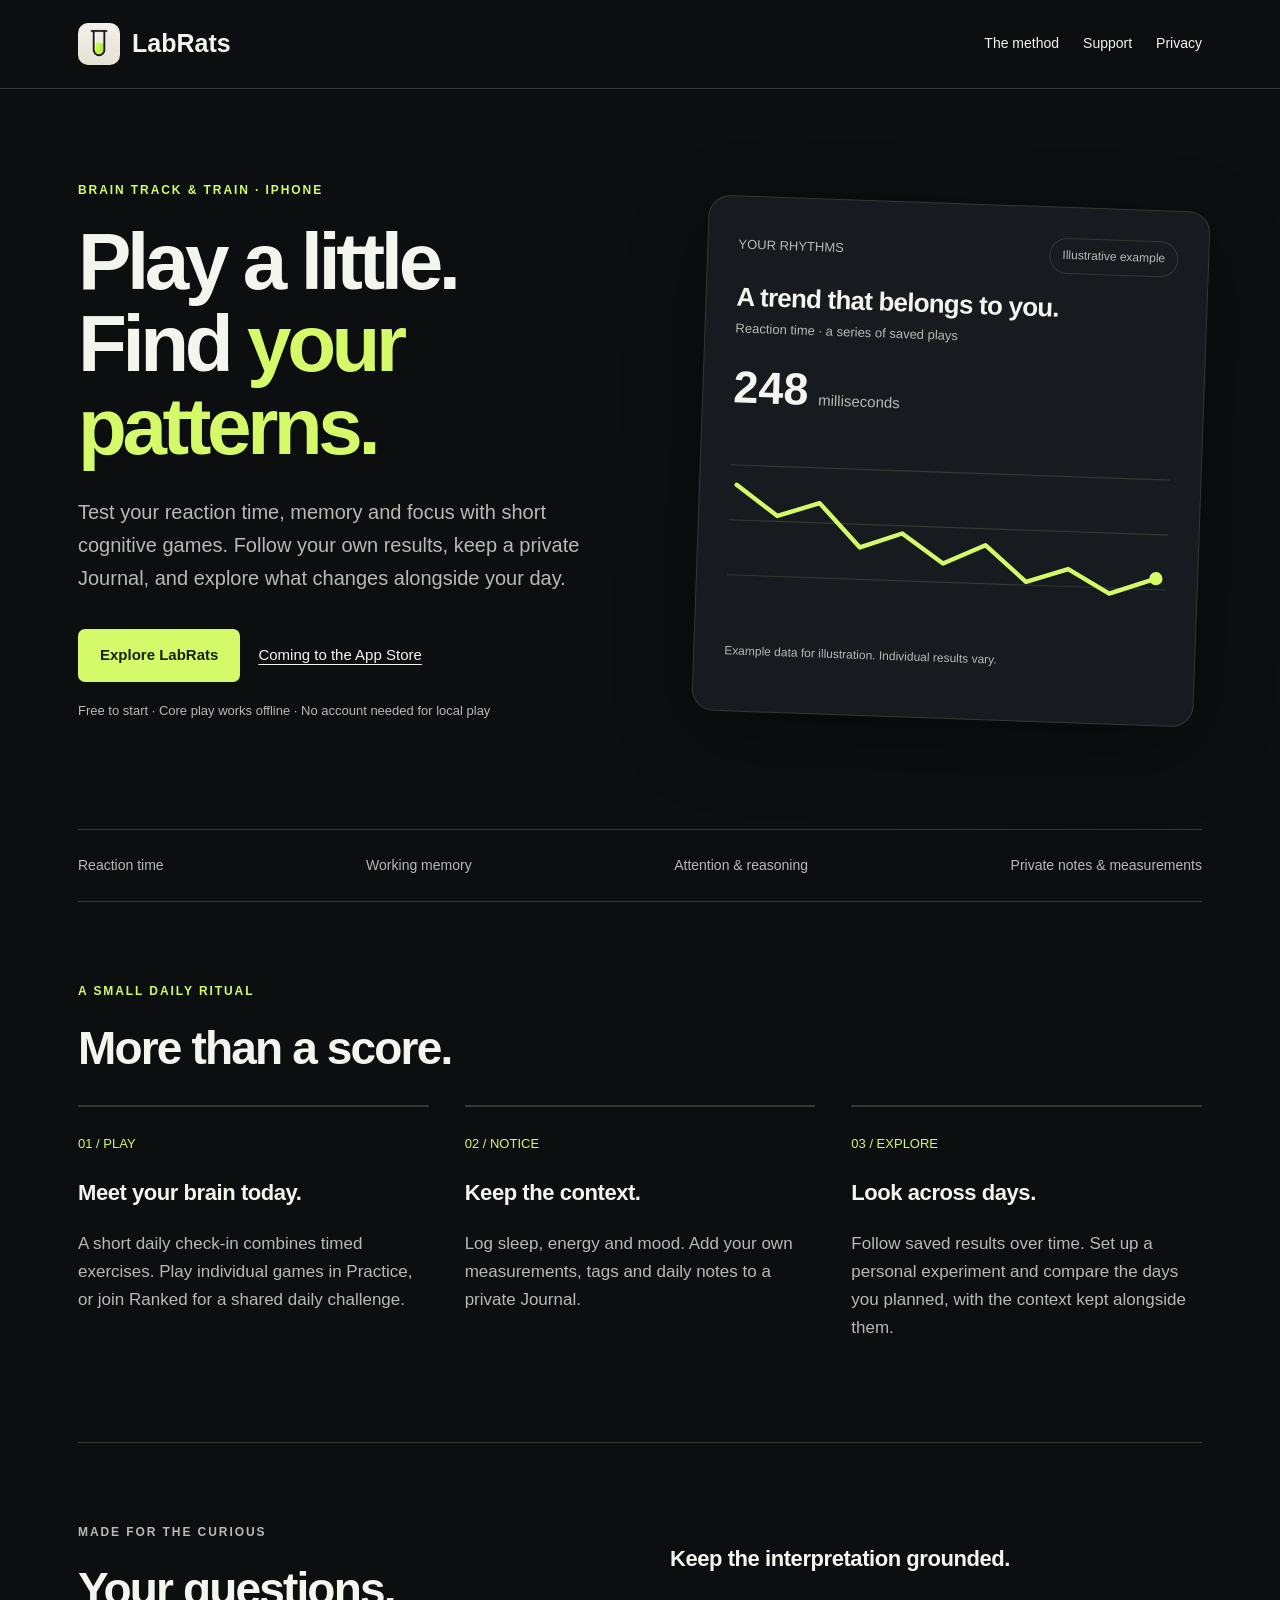
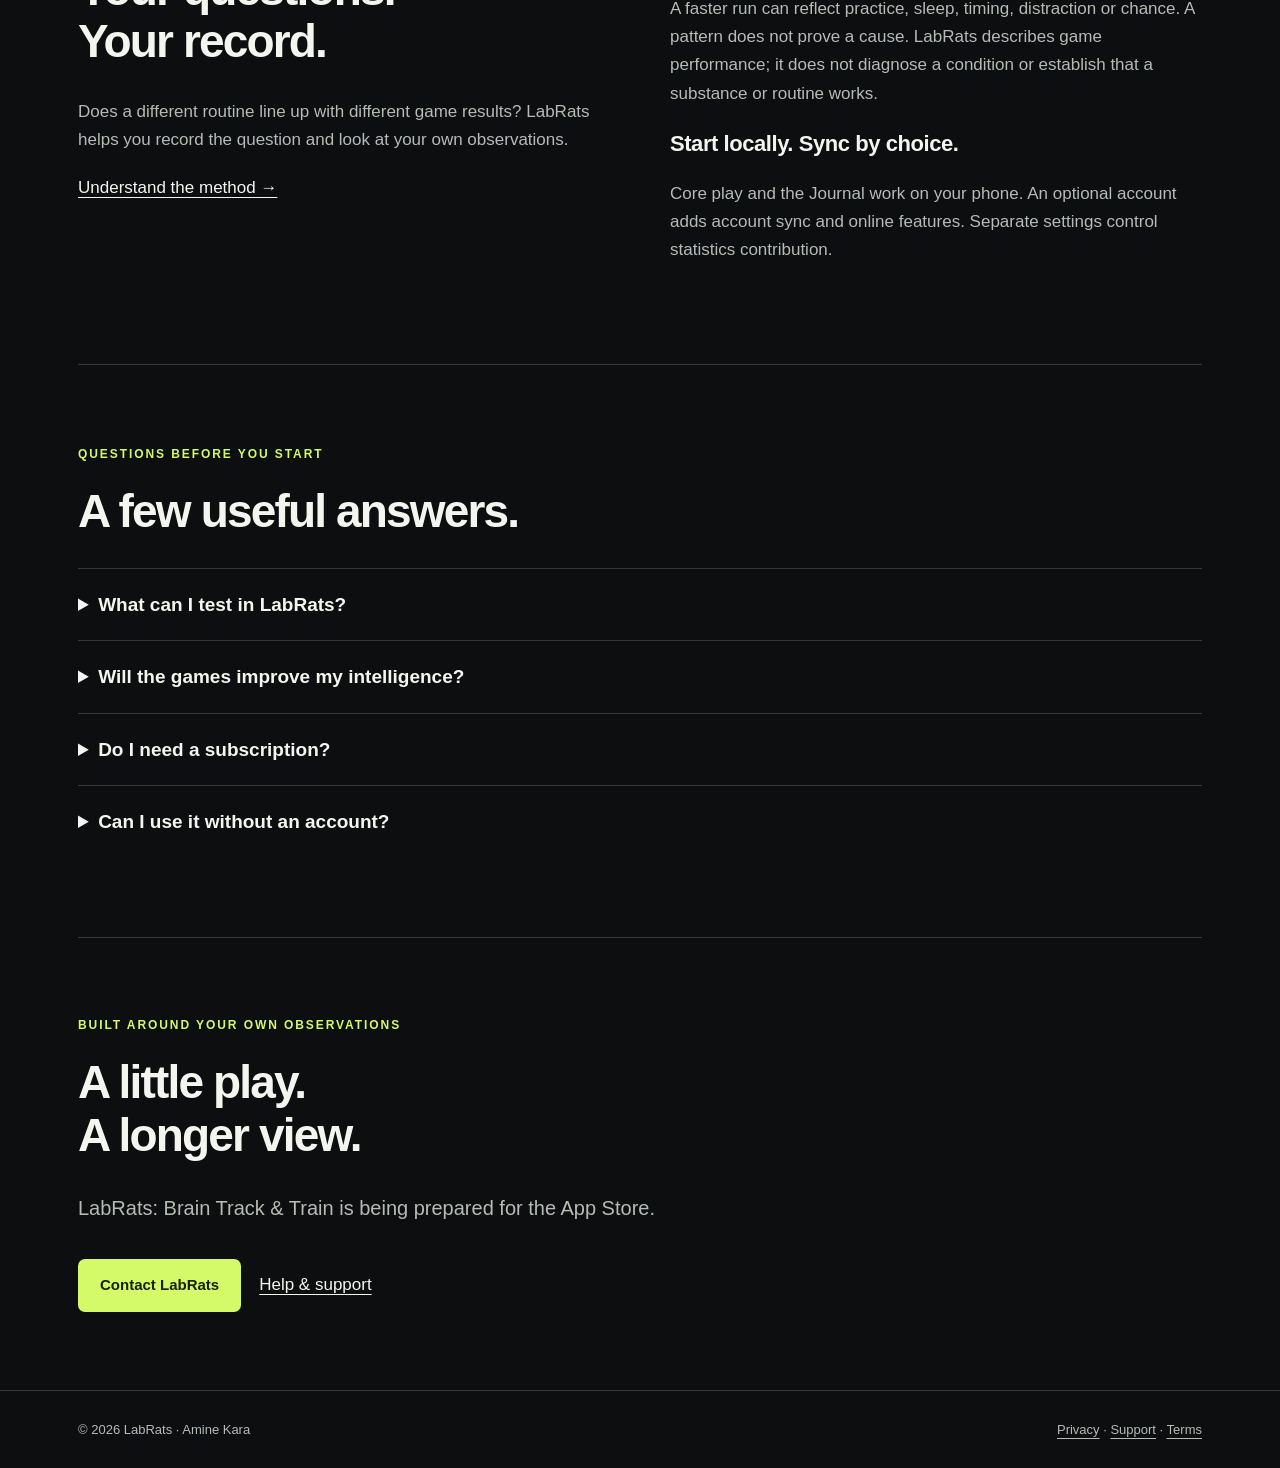
==== index.html @ 5561095d "Publish LabRats website, support, privacy and sitemap" ====
<!doctype html>
<html lang="en"><head><meta charset="utf-8"><meta name="viewport" content="width=device-width,initial-scale=1"><title>LabRats — Brain Games, Reaction Time Tests & Personal Trends</title><meta name="description" content="Play daily brain games, test reaction time, memory and focus, and track your own trends. Keep a private Journal and run personal experiments with LabRats for iPhone."><link rel="canonical" href="https://aakk91.github.io/labrats-legal/"><meta name="robots" content="index,follow"><meta property="og:type" content="website"><meta property="og:title" content="LabRats — Brain Track & Train"><meta property="og:description" content="A few minutes of play. A clearer picture of your patterns."><meta property="og:url" content="https://aakk91.github.io/labrats-legal/"><meta property="og:image" content="https://aakk91.github.io/labrats-legal/icon.png"><meta name="twitter:card" content="summary"><link rel="icon" href="icon.png"><link rel="stylesheet" href="style.css"><script type="application/ld+json">{"@context":"https://schema.org","@type":"SoftwareApplication","name":"LabRats: Brain Track & Train","operatingSystem":"iOS","applicationCategory":"HealthApplication","url":"https://aakk91.github.io/labrats-legal/","description":"Daily cognitive games, reaction time tests, personal trends and a private Journal.","image":"https://aakk91.github.io/labrats-legal/icon.png","publisher":{"@type":"Person","name":"Amine Kara"}}</script></head>
<body><a class="skip" href="#main">Skip to content</a><header><nav class="wrap" aria-label="Main"><a class="brand" href="./"><img src="icon.png" alt="" width="42" height="42">LabRats</a><div class="links"><a href="method.html">The method</a><a href="support.html">Support</a><a href="privacy-policy.html">Privacy</a></div></nav></header>
<main id="main" class="wrap"><div class="hero"><div><p class="eyebrow">Brain track &amp; train · iPhone</p><h1>Play a little.<br>Find <em>your patterns.</em></h1><p class="lead">Test your reaction time, memory and focus with short cognitive games. Follow your own results, keep a private Journal, and explore what changes alongside your day.</p><div class="actions"><a class="button" href="#how-it-works">Explore LabRats</a><a class="secondary" href="support.html">Coming to the App Store</a></div><p class="small" style="margin-top:18px">Free to start · Core play works offline · No account needed for local play</p></div><div class="demo" aria-label="Illustration of a personal reaction-time trend, using example data"><div class="demo-head"><span>YOUR RHYTHMS</span><span class="tag">Illustrative example</span></div><h2>A trend that belongs to you.</h2><p class="small">Reaction time · a series of saved plays</p><div class="metric">248 <span>milliseconds</span></div><svg viewBox="0 0 400 170" role="img" aria-label="Example reaction-time line over several days"><path d="M0 25H400M0 75H400M0 125H400" stroke="#343932" stroke-width="1"/><path d="M6 43L44 70L82 57L120 96L158 82L196 108L234 90L272 122L310 109L348 130L390 115" stroke="#d5fa69" fill="none" stroke-width="4" stroke-linecap="round" stroke-linejoin="round"/><circle cx="390" cy="115" r="6" fill="#d5fa69"/></svg><p class="caption">Example data for illustration. Individual results vary.</p></div></div>
<div class="strip"><span>Reaction time</span><span>Working memory</span><span>Attention &amp; reasoning</span><span>Private notes &amp; measurements</span></div>
<section class="section" id="how-it-works"><p class="eyebrow">A small daily ritual</p><h2>More than a score.</h2><div class="grid"><article><span class="number">01 / PLAY</span><h3>Meet your brain today.</h3><p>A short daily check-in combines timed exercises. Play individual games in Practice, or join Ranked for a shared daily challenge.</p></article><article><span class="number">02 / NOTICE</span><h3>Keep the context.</h3><p>Log sleep, energy and mood. Add your own measurements, tags and daily notes to a private Journal.</p></article><article><span class="number">03 / EXPLORE</span><h3>Look across days.</h3><p>Follow saved results over time. Set up a personal experiment and compare the days you planned, with the context kept alongside them.</p></article></div></section>
<section class="section two"><div><p class="eyebrow">Made for the curious</p><h2>Your questions.<br>Your record.</h2><p>Does a different routine line up with different game results? LabRats helps you record the question and look at your own observations.</p><a href="method.html">Understand the method →</a></div><div><h3>Keep the interpretation grounded.</h3><p>A faster run can reflect practice, sleep, timing, distraction or chance. A pattern does not prove a cause. LabRats describes game performance; it does not diagnose a condition or establish that a substance or routine works.</p><h3>Start locally. Sync by choice.</h3><p>Core play and the Journal work on your phone. An optional account adds account sync and online features. Separate settings control statistics contribution.</p></div></section>
<section class="section"><p class="eyebrow">Questions before you start</p><h2>A few useful answers.</h2><details><summary>What can I test in LabRats?</summary><p>Games cover reaction time, memory, attention, reasoning, spatial tasks and multitasking. The app records results and offers personal trends based on the play you save.</p></details><details><summary>Will the games improve my intelligence?</summary><p>LabRats makes no promise to increase intelligence or improve performance outside its games. You may get better at a task through practice. The useful record is how your own game results change over time.</p></details><details><summary>Do I need a subscription?</summary><p>Core play, the daily check-in, Journal and personal experiments are available without Premium. Premium adds unlimited history, deeper analyses, Full Assessment, shared Labs and an ad-free experience. Available prices are shown in the app before purchase.</p></details><details><summary>Can I use it without an account?</summary><p>Yes. Core local play works offline. An account is required for online features such as Ranked and account sync. See the privacy policy for exactly what leaves your phone.</p></details></section>
<section class="closing"><p class="eyebrow">Built around your own observations</p><h2>A little play.<br>A longer view.</h2><p class="lead">LabRats: Brain Track &amp; Train is being prepared for the App Store.</p><div class="actions"><a class="button" href="mailto:applabrat@gmail.com">Contact LabRats</a><a href="support.html">Help &amp; support</a></div></section></main><footer><div class="wrap"><span>© 2026 LabRats · Amine Kara</span><span><a href="privacy-policy.html">Privacy</a> · <a href="support.html">Support</a> · <a href="https://www.apple.com/legal/internet-services/itunes/dev/stdeula/">Terms</a></span></div></footer></body></html>
---- style.css ----
:root{color-scheme:dark;--bg:#0c0e10;--surface:#171a1e;--ink:#f5f5ef;--muted:#b6bbb4;--line:#343932;--lime:#d5fa69;--blue:#8bb1ff;font-family:Arial,Helvetica,sans-serif}*{box-sizing:border-box}html{scroll-behavior:smooth}body{margin:0;background:var(--bg);color:var(--ink);font-size:17px;line-height:1.65}a{color:inherit;text-underline-offset:4px}a:hover{color:var(--lime)}.wrap{max-width:1180px;margin:auto;padding:0 28px}header{border-bottom:1px solid var(--line)}nav{display:flex;align-items:center;justify-content:space-between;gap:24px;min-height:88px}.brand{font-size:25px;font-weight:800;text-decoration:none;display:flex;align-items:center;gap:12px}.brand img{width:42px;height:42px;border-radius:10px}.links{display:flex;gap:24px;font-size:14px}.links a{text-decoration:none}.eyebrow{text-transform:uppercase;letter-spacing:.16em;font-size:12px;font-weight:700;color:var(--lime)}.hero{padding:92px 0 88px;display:grid;grid-template-columns:1.1fr 1fr;gap:70px;align-items:center}h1{font-size:clamp(44px,6.5vw,80px);line-height:1.03;letter-spacing:-.055em;margin:20px 0 28px;max-width:760px}h1 em{font-style:normal;color:var(--lime)}.lead{font-size:20px;color:var(--muted);max-width:580px}.actions{display:flex;gap:18px;align-items:center;flex-wrap:wrap;margin-top:34px}.button{display:inline-block;background:var(--lime);color:#172000;padding:14px 22px;border-radius:7px;text-decoration:none;font-size:15px;font-weight:700}.button:hover{color:#172000;background:#e4ff94}.secondary{font-size:15px}.small{font-size:13px;color:var(--muted)}.demo{border:1px solid var(--line);border-radius:22px;background:var(--surface);padding:30px;box-shadow:0 24px 80px #0005;transform:rotate(2deg)}.demo-head{display:flex;justify-content:space-between;align-items:center;font-size:13px;color:var(--muted)}.demo h2{font-size:26px;margin:20px 0 5px;letter-spacing:-.03em}.demo svg{width:100%;height:auto;margin:20px 0 8px}.demo .metric{display:flex;align-items:baseline;gap:10px;font-size:45px;font-weight:700;line-height:1.3}.demo .metric span{font-size:15px;color:var(--muted);font-weight:400}.demo .caption{font-size:12px;color:var(--muted)}.tag{padding:7px 12px;border:1px solid var(--line);border-radius:40px;font-size:12px}.strip{display:flex;justify-content:space-between;gap:20px;padding:24px 0;border-block:1px solid var(--line);font-size:14px;color:var(--muted)}section.section{padding:80px 0;border-bottom:1px solid var(--line)}h2{font-size:clamp(30px,4vw,46px);line-height:1.15;letter-spacing:-.04em;margin:12px 0 30px}h3{font-size:22px;line-height:1.3;letter-spacing:-.02em}p{margin:0 0 20px}.grid{display:grid;grid-template-columns:repeat(3,1fr);gap:36px}.grid article{padding-top:22px;border-top:2px solid var(--line)}.number{font-size:13px;color:var(--lime)}.grid p,.two p{color:var(--muted)}.two{display:grid;grid-template-columns:1fr 1fr;gap:60px}.list{padding-left:22px}.list li{margin:10px 0}details{border-top:1px solid var(--line);padding:20px 0}summary{font-size:19px;font-weight:600;cursor:pointer}details p{margin:18px 0 0;color:var(--muted);max-width:850px}.closing{padding:78px 0}.closing h2{max-width:650px}footer{border-top:1px solid var(--line);padding:28px 0;font-size:13px;color:var(--muted)}footer .wrap{display:flex;justify-content:space-between;gap:22px;flex-wrap:wrap}.prose{max-width:820px;padding-top:60px;padding-bottom:70px}.prose h1{font-size:52px;line-height:1.08}.prose h2{font-size:27px;margin:40px 0 18px}.prose h3{margin-top:32px}.prose p,.prose li{color:var(--muted)}.prose strong{color:var(--ink)}table{border-collapse:collapse;width:100%;font-size:14px}td,th{text-align:left;vertical-align:top;border-bottom:1px solid var(--line);padding:13px 10px}.skip{position:absolute;left:-9999px}.skip:focus{left:20px;top:8px;background:var(--bg);padding:10px;z-index:2}a:focus-visible,summary:focus-visible{outline:2px solid var(--lime);outline-offset:5px}@media(max-width:760px){.wrap{padding-inline:22px}nav{min-height:76px}.links{gap:16px;font-size:12px}.brand{font-size:22px}.brand img{width:32px;height:32px}.hero{grid-template-columns:1fr;gap:38px;padding:52px 0}.demo{transform:none;max-width:460px}.grid,.two{grid-template-columns:1fr;gap:24px}.strip{flex-wrap:wrap;justify-content:flex-start;gap:10px 24px}.section.section{padding:50px 0}.prose{padding-top:34px}.prose h1{font-size:40px}.lead{font-size:18px}}@media(prefers-reduced-motion:reduce){html{scroll-behavior:auto}}
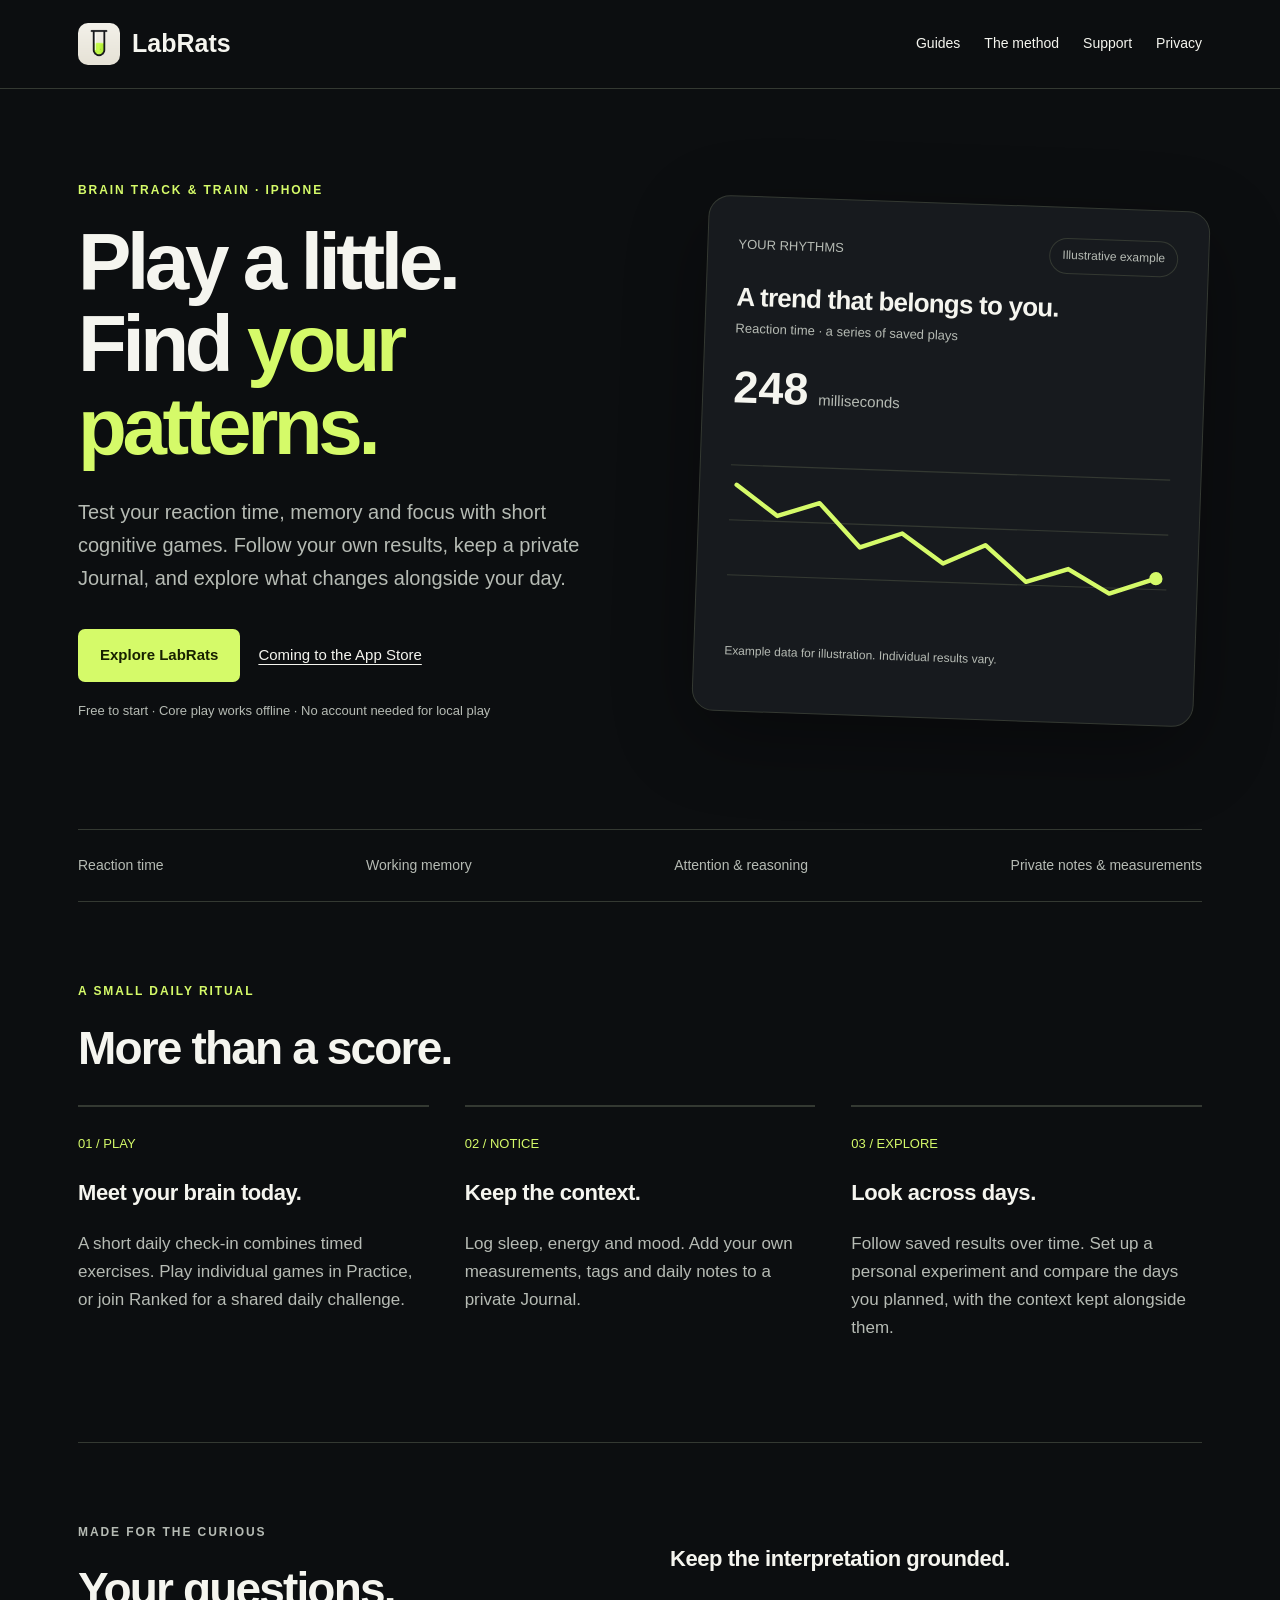
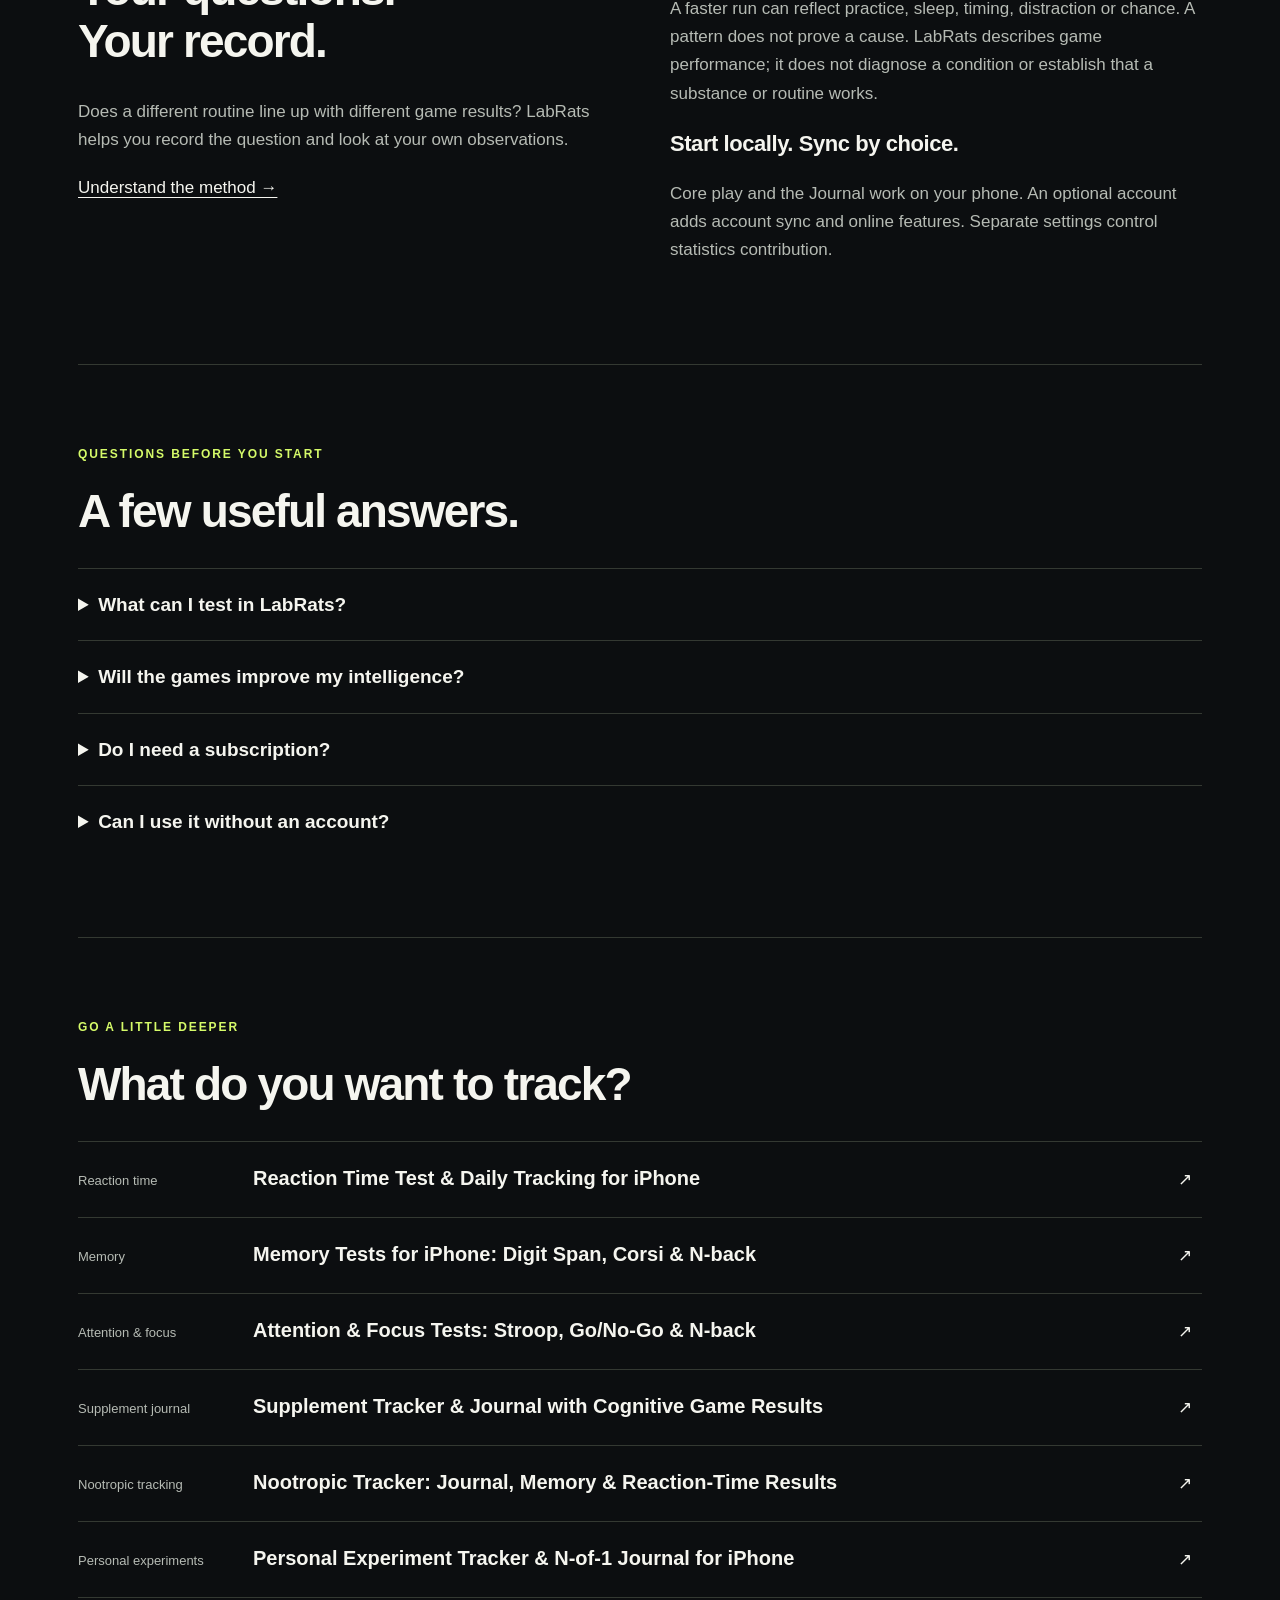
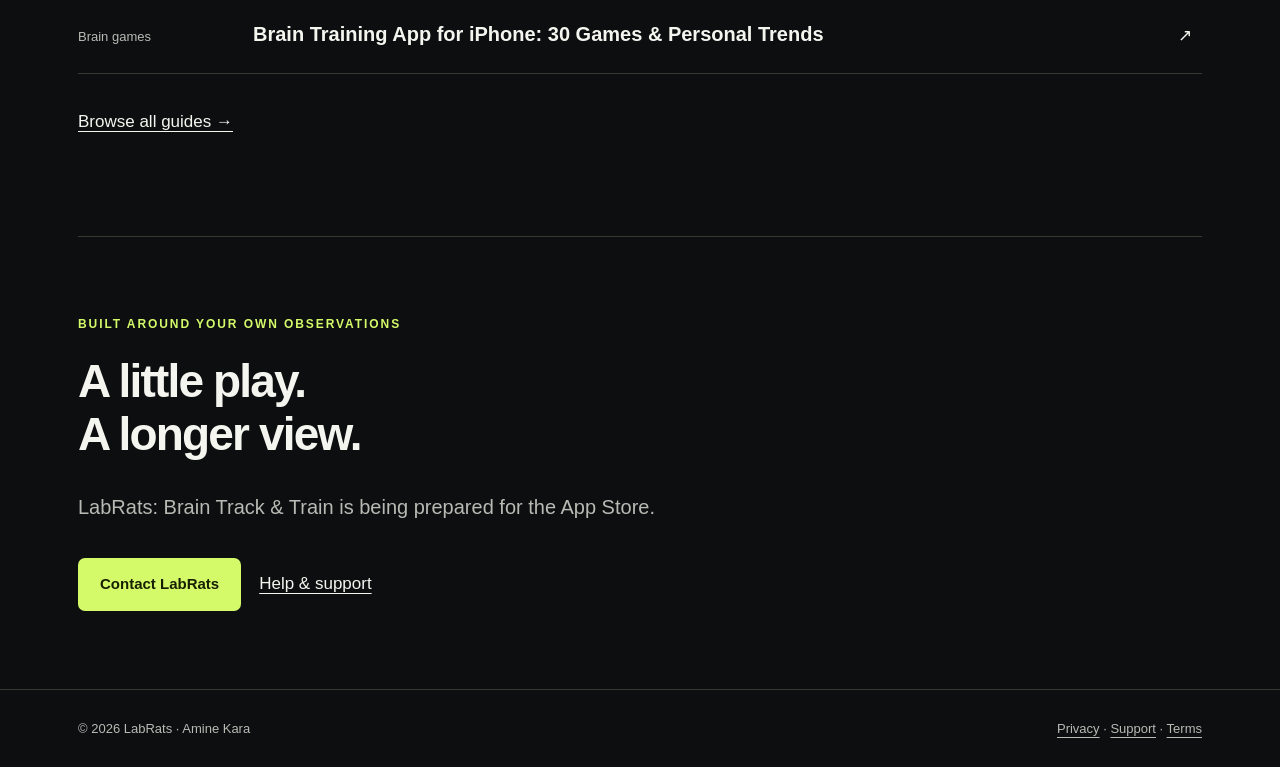
==== commit 76b89198: "Publish LabRats search guides and refresh sitemap Add seven original guides and a linked guide index" ====
--- a/index.html
+++ b/index.html
@@ -1,9 +1,9 @@
 <!doctype html>
 <html lang="en"><head><meta charset="utf-8"><meta name="viewport" content="width=device-width,initial-scale=1"><title>LabRats — Brain Games, Reaction Time Tests & Personal Trends</title><meta name="description" content="Play daily brain games, test reaction time, memory and focus, and track your own trends. Keep a private Journal and run personal experiments with LabRats for iPhone."><link rel="canonical" href="https://aakk91.github.io/labrats-legal/"><meta name="robots" content="index,follow"><meta property="og:type" content="website"><meta property="og:title" content="LabRats — Brain Track & Train"><meta property="og:description" content="A few minutes of play. A clearer picture of your patterns."><meta property="og:url" content="https://aakk91.github.io/labrats-legal/"><meta property="og:image" content="https://aakk91.github.io/labrats-legal/icon.png"><meta name="twitter:card" content="summary"><link rel="icon" href="icon.png"><link rel="stylesheet" href="style.css"><script type="application/ld+json">{"@context":"https://schema.org","@type":"SoftwareApplication","name":"LabRats: Brain Track & Train","operatingSystem":"iOS","applicationCategory":"HealthApplication","url":"https://aakk91.github.io/labrats-legal/","description":"Daily cognitive games, reaction time tests, personal trends and a private Journal.","image":"https://aakk91.github.io/labrats-legal/icon.png","publisher":{"@type":"Person","name":"Amine Kara"}}</script></head>
-<body><a class="skip" href="#main">Skip to content</a><header><nav class="wrap" aria-label="Main"><a class="brand" href="./"><img src="icon.png" alt="" width="42" height="42">LabRats</a><div class="links"><a href="method.html">The method</a><a href="support.html">Support</a><a href="privacy-policy.html">Privacy</a></div></nav></header>
+<body><a class="skip" href="#main">Skip to content</a><header><nav class="wrap" aria-label="Main"><a class="brand" href="./"><img src="icon.png" alt="" width="42" height="42">LabRats</a><div class="links"><a href="guides.html">Guides</a><a href="method.html">The method</a><a href="support.html">Support</a><a href="privacy-policy.html">Privacy</a></div></nav></header>
 <main id="main" class="wrap"><div class="hero"><div><p class="eyebrow">Brain track &amp; train · iPhone</p><h1>Play a little.<br>Find <em>your patterns.</em></h1><p class="lead">Test your reaction time, memory and focus with short cognitive games. Follow your own results, keep a private Journal, and explore what changes alongside your day.</p><div class="actions"><a class="button" href="#how-it-works">Explore LabRats</a><a class="secondary" href="support.html">Coming to the App Store</a></div><p class="small" style="margin-top:18px">Free to start · Core play works offline · No account needed for local play</p></div><div class="demo" aria-label="Illustration of a personal reaction-time trend, using example data"><div class="demo-head"><span>YOUR RHYTHMS</span><span class="tag">Illustrative example</span></div><h2>A trend that belongs to you.</h2><p class="small">Reaction time · a series of saved plays</p><div class="metric">248 <span>milliseconds</span></div><svg viewBox="0 0 400 170" role="img" aria-label="Example reaction-time line over several days"><path d="M0 25H400M0 75H400M0 125H400" stroke="#343932" stroke-width="1"/><path d="M6 43L44 70L82 57L120 96L158 82L196 108L234 90L272 122L310 109L348 130L390 115" stroke="#d5fa69" fill="none" stroke-width="4" stroke-linecap="round" stroke-linejoin="round"/><circle cx="390" cy="115" r="6" fill="#d5fa69"/></svg><p class="caption">Example data for illustration. Individual results vary.</p></div></div>
 <div class="strip"><span>Reaction time</span><span>Working memory</span><span>Attention &amp; reasoning</span><span>Private notes &amp; measurements</span></div>
 <section class="section" id="how-it-works"><p class="eyebrow">A small daily ritual</p><h2>More than a score.</h2><div class="grid"><article><span class="number">01 / PLAY</span><h3>Meet your brain today.</h3><p>A short daily check-in combines timed exercises. Play individual games in Practice, or join Ranked for a shared daily challenge.</p></article><article><span class="number">02 / NOTICE</span><h3>Keep the context.</h3><p>Log sleep, energy and mood. Add your own measurements, tags and daily notes to a private Journal.</p></article><article><span class="number">03 / EXPLORE</span><h3>Look across days.</h3><p>Follow saved results over time. Set up a personal experiment and compare the days you planned, with the context kept alongside them.</p></article></div></section>
 <section class="section two"><div><p class="eyebrow">Made for the curious</p><h2>Your questions.<br>Your record.</h2><p>Does a different routine line up with different game results? LabRats helps you record the question and look at your own observations.</p><a href="method.html">Understand the method →</a></div><div><h3>Keep the interpretation grounded.</h3><p>A faster run can reflect practice, sleep, timing, distraction or chance. A pattern does not prove a cause. LabRats describes game performance; it does not diagnose a condition or establish that a substance or routine works.</p><h3>Start locally. Sync by choice.</h3><p>Core play and the Journal work on your phone. An optional account adds account sync and online features. Separate settings control statistics contribution.</p></div></section>
 <section class="section"><p class="eyebrow">Questions before you start</p><h2>A few useful answers.</h2><details><summary>What can I test in LabRats?</summary><p>Games cover reaction time, memory, attention, reasoning, spatial tasks and multitasking. The app records results and offers personal trends based on the play you save.</p></details><details><summary>Will the games improve my intelligence?</summary><p>LabRats makes no promise to increase intelligence or improve performance outside its games. You may get better at a task through practice. The useful record is how your own game results change over time.</p></details><details><summary>Do I need a subscription?</summary><p>Core play, the daily check-in, Journal and personal experiments are available without Premium. Premium adds unlimited history, deeper analyses, Full Assessment, shared Labs and an ad-free experience. Available prices are shown in the app before purchase.</p></details><details><summary>Can I use it without an account?</summary><p>Yes. Core local play works offline. An account is required for online features such as Ranked and account sync. See the privacy policy for exactly what leaves your phone.</p></details></section>
-<section class="closing"><p class="eyebrow">Built around your own observations</p><h2>A little play.<br>A longer view.</h2><p class="lead">LabRats: Brain Track &amp; Train is being prepared for the App Store.</p><div class="actions"><a class="button" href="mailto:applabrat@gmail.com">Contact LabRats</a><a href="support.html">Help &amp; support</a></div></section></main><footer><div class="wrap"><span>© 2026 LabRats · Amine Kara</span><span><a href="privacy-policy.html">Privacy</a> · <a href="support.html">Support</a> · <a href="https://www.apple.com/legal/internet-services/itunes/dev/stdeula/">Terms</a></span></div></footer></body></html>
+<section class="section"><p class="eyebrow">Go a little deeper</p><h2>What do you want to track?</h2><div class="guide-list"><a href="reaction-time-test.html"><span>Reaction time</span><strong>Reaction Time Test &amp; Daily Tracking for iPhone</strong><span aria-hidden="true">↗</span></a><a href="memory-test.html"><span>Memory</span><strong>Memory Tests for iPhone: Digit Span, Corsi &amp; N-back</strong><span aria-hidden="true">↗</span></a><a href="attention-focus-tests.html"><span>Attention &amp; focus</span><strong>Attention &amp; Focus Tests: Stroop, Go/No-Go &amp; N-back</strong><span aria-hidden="true">↗</span></a><a href="supplement-tracker.html"><span>Supplement journal</span><strong>Supplement Tracker &amp; Journal with Cognitive Game Results</strong><span aria-hidden="true">↗</span></a><a href="nootropic-tracker.html"><span>Nootropic tracking</span><strong>Nootropic Tracker: Journal, Memory &amp; Reaction-Time Results</strong><span aria-hidden="true">↗</span></a><a href="personal-experiment-tracker.html"><span>Personal experiments</span><strong>Personal Experiment Tracker &amp; N-of-1 Journal for iPhone</strong><span aria-hidden="true">↗</span></a><a href="brain-training-app.html"><span>Brain games</span><strong>Brain Training App for iPhone: 30 Games &amp; Personal Trends</strong><span aria-hidden="true">↗</span></a></div><p><a href="guides.html">Browse all guides →</a></p></section><section class="closing"><p class="eyebrow">Built around your own observations</p><h2>A little play.<br>A longer view.</h2><p class="lead">LabRats: Brain Track &amp; Train is being prepared for the App Store.</p><div class="actions"><a class="button" href="mailto:applabrat@gmail.com">Contact LabRats</a><a href="support.html">Help &amp; support</a></div></section></main><footer><div class="wrap"><span>© 2026 LabRats · Amine Kara</span><span><a href="privacy-policy.html">Privacy</a> · <a href="support.html">Support</a> · <a href="https://www.apple.com/legal/internet-services/itunes/dev/stdeula/">Terms</a></span></div></footer></body></html>
--- a/style.css
+++ b/style.css
@@ -1 +1,5 @@
 :root{color-scheme:dark;--bg:#0c0e10;--surface:#171a1e;--ink:#f5f5ef;--muted:#b6bbb4;--line:#343932;--lime:#d5fa69;--blue:#8bb1ff;font-family:Arial,Helvetica,sans-serif}*{box-sizing:border-box}html{scroll-behavior:smooth}body{margin:0;background:var(--bg);color:var(--ink);font-size:17px;line-height:1.65}a{color:inherit;text-underline-offset:4px}a:hover{color:var(--lime)}.wrap{max-width:1180px;margin:auto;padding:0 28px}header{border-bottom:1px solid var(--line)}nav{display:flex;align-items:center;justify-content:space-between;gap:24px;min-height:88px}.brand{font-size:25px;font-weight:800;text-decoration:none;display:flex;align-items:center;gap:12px}.brand img{width:42px;height:42px;border-radius:10px}.links{display:flex;gap:24px;font-size:14px}.links a{text-decoration:none}.eyebrow{text-transform:uppercase;letter-spacing:.16em;font-size:12px;font-weight:700;color:var(--lime)}.hero{padding:92px 0 88px;display:grid;grid-template-columns:1.1fr 1fr;gap:70px;align-items:center}h1{font-size:clamp(44px,6.5vw,80px);line-height:1.03;letter-spacing:-.055em;margin:20px 0 28px;max-width:760px}h1 em{font-style:normal;color:var(--lime)}.lead{font-size:20px;color:var(--muted);max-width:580px}.actions{display:flex;gap:18px;align-items:center;flex-wrap:wrap;margin-top:34px}.button{display:inline-block;background:var(--lime);color:#172000;padding:14px 22px;border-radius:7px;text-decoration:none;font-size:15px;font-weight:700}.button:hover{color:#172000;background:#e4ff94}.secondary{font-size:15px}.small{font-size:13px;color:var(--muted)}.demo{border:1px solid var(--line);border-radius:22px;background:var(--surface);padding:30px;box-shadow:0 24px 80px #0005;transform:rotate(2deg)}.demo-head{display:flex;justify-content:space-between;align-items:center;font-size:13px;color:var(--muted)}.demo h2{font-size:26px;margin:20px 0 5px;letter-spacing:-.03em}.demo svg{width:100%;height:auto;margin:20px 0 8px}.demo .metric{display:flex;align-items:baseline;gap:10px;font-size:45px;font-weight:700;line-height:1.3}.demo .metric span{font-size:15px;color:var(--muted);font-weight:400}.demo .caption{font-size:12px;color:var(--muted)}.tag{padding:7px 12px;border:1px solid var(--line);border-radius:40px;font-size:12px}.strip{display:flex;justify-content:space-between;gap:20px;padding:24px 0;border-block:1px solid var(--line);font-size:14px;color:var(--muted)}section.section{padding:80px 0;border-bottom:1px solid var(--line)}h2{font-size:clamp(30px,4vw,46px);line-height:1.15;letter-spacing:-.04em;margin:12px 0 30px}h3{font-size:22px;line-height:1.3;letter-spacing:-.02em}p{margin:0 0 20px}.grid{display:grid;grid-template-columns:repeat(3,1fr);gap:36px}.grid article{padding-top:22px;border-top:2px solid var(--line)}.number{font-size:13px;color:var(--lime)}.grid p,.two p{color:var(--muted)}.two{display:grid;grid-template-columns:1fr 1fr;gap:60px}.list{padding-left:22px}.list li{margin:10px 0}details{border-top:1px solid var(--line);padding:20px 0}summary{font-size:19px;font-weight:600;cursor:pointer}details p{margin:18px 0 0;color:var(--muted);max-width:850px}.closing{padding:78px 0}.closing h2{max-width:650px}footer{border-top:1px solid var(--line);padding:28px 0;font-size:13px;color:var(--muted)}footer .wrap{display:flex;justify-content:space-between;gap:22px;flex-wrap:wrap}.prose{max-width:820px;padding-top:60px;padding-bottom:70px}.prose h1{font-size:52px;line-height:1.08}.prose h2{font-size:27px;margin:40px 0 18px}.prose h3{margin-top:32px}.prose p,.prose li{color:var(--muted)}.prose strong{color:var(--ink)}table{border-collapse:collapse;width:100%;font-size:14px}td,th{text-align:left;vertical-align:top;border-bottom:1px solid var(--line);padding:13px 10px}.skip{position:absolute;left:-9999px}.skip:focus{left:20px;top:8px;background:var(--bg);padding:10px;z-index:2}a:focus-visible,summary:focus-visible{outline:2px solid var(--lime);outline-offset:5px}@media(max-width:760px){.wrap{padding-inline:22px}nav{min-height:76px}.links{gap:16px;font-size:12px}.brand{font-size:22px}.brand img{width:32px;height:32px}.hero{grid-template-columns:1fr;gap:38px;padding:52px 0}.demo{transform:none;max-width:460px}.grid,.two{grid-template-columns:1fr;gap:24px}.strip{flex-wrap:wrap;justify-content:flex-start;gap:10px 24px}.section.section{padding:50px 0}.prose{padding-top:34px}.prose h1{font-size:40px}.lead{font-size:18px}}@media(prefers-reduced-motion:reduce){html{scroll-behavior:auto}}
+
+/* Search guides: an editorial reading layout within the existing LabRats design. */
+.guide{max-width:1000px;padding-block:30px 70px}.breadcrumbs{display:flex;justify-content:flex-start;min-height:0;gap:10px;flex-wrap:wrap;font-size:13px;color:var(--muted);margin:0 0 46px}.guide-intro{max-width:850px}.guide-intro h1{font-size:clamp(40px,6vw,68px);line-height:1.07;max-width:850px}.guide-intro .lead{max-width:760px}.contents{display:flex;align-items:stretch;flex-direction:column;min-height:0;gap:0;border-block:1px solid var(--line);margin:36px 0 46px;padding:22px 0;max-width:760px}.contents p{margin-bottom:10px}.contents a{font-size:15px;padding:5px 0}.article-body{max-width:760px}.article-body section{margin:0 0 46px;scroll-margin-top:24px}.article-body h2{font-size:30px;margin:0 0 22px;line-height:1.2}.article-body p,.article-body li{color:var(--muted)}.article-body strong{color:var(--ink)}.article-body li{margin:12px 0}.article-body li::marker{color:var(--lime)}.example{border-left:3px solid var(--lime);padding:18px 24px;margin:28px 0;background:var(--surface)}.example p:last-child{margin:0}.example .eyebrow{display:block;margin-bottom:16px}.table-scroll{overflow-x:auto;margin-bottom:26px}th{color:var(--ink)}.guide-cta{border-block:1px solid var(--line);padding:34px 0;margin:60px 0}.guide-cta h2{font-size:34px}.guide-cta p{max-width:650px;color:var(--muted)}.guide-cta .eyebrow{color:var(--lime)}.related h2{font-size:32px}.guide-list{margin:28px 0 34px}.guide-list>a{display:grid;grid-template-columns:155px 1fr 24px;gap:20px;border-top:1px solid var(--line);padding:23px 0;text-decoration:none;align-items:baseline}.guide-list>a:last-child{border-bottom:1px solid var(--line)}.guide-list>a>span:first-child{font-size:13px;color:var(--muted)}.guide-list strong{font-size:20px;line-height:1.35}.guide-hub{padding:75px 0 25px}.guide-hub h1{max-width:920px}.guide-hub h1 em{color:var(--lime);font-style:normal}.hub-list>a{padding-block:34px;grid-template-columns:170px 1fr 28px}.hub-list h2{font-size:29px;margin:0 0 14px}.hub-list p{font-size:16px;color:var(--muted);margin:0;max-width:700px}.arrow{font-size:24px;color:var(--lime)}
+@media(max-width:760px){.links{flex-wrap:wrap;justify-content:flex-end;gap:8px 13px;max-width:220px}nav{gap:12px}.guide{padding-top:24px}.breadcrumbs{margin-bottom:28px}.guide-list>a,.hub-list>a{grid-template-columns:1fr 24px;gap:10px}.guide-list>a>span:first-child{grid-column:1/-1}.guide-list strong{font-size:19px}.guide-hub{padding-top:42px}.hub-list h2{font-size:25px}.article-body h2{font-size:26px}.guide-cta{margin-top:40px}.example{padding-inline:18px}}
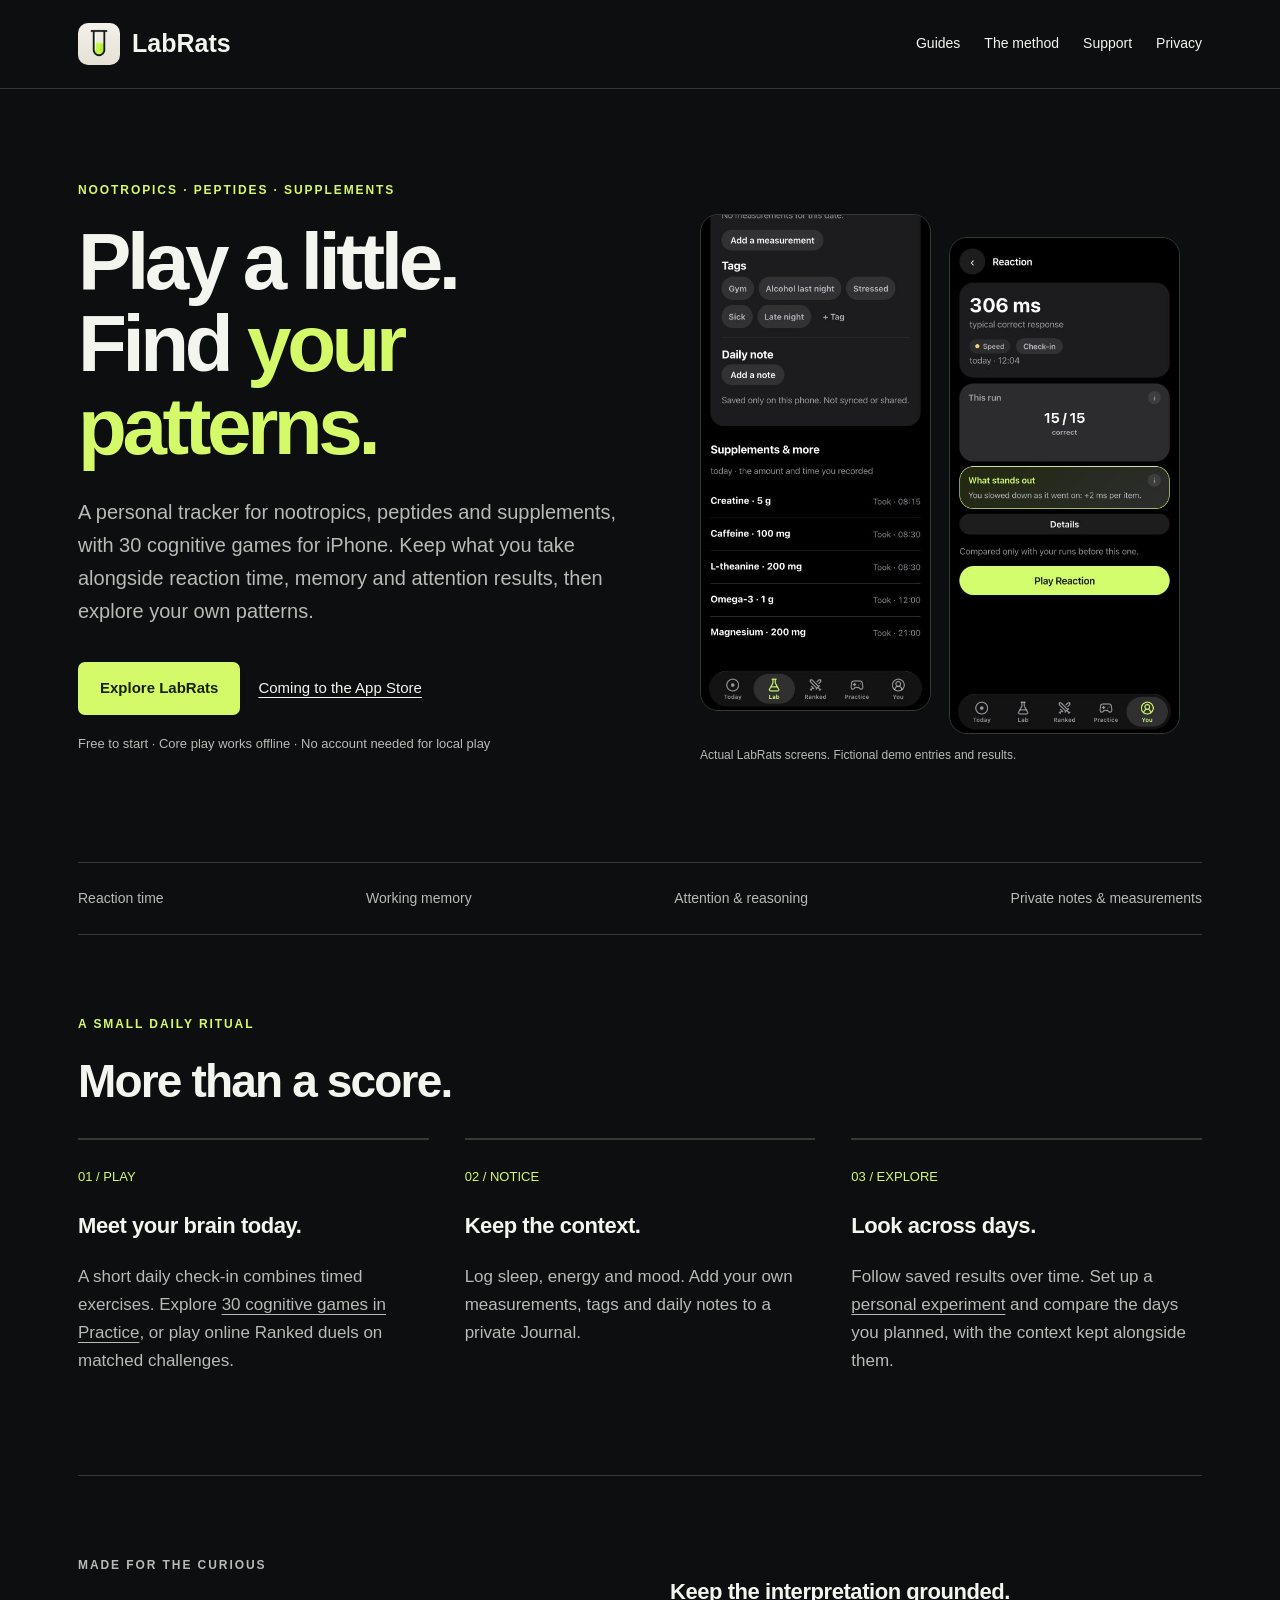
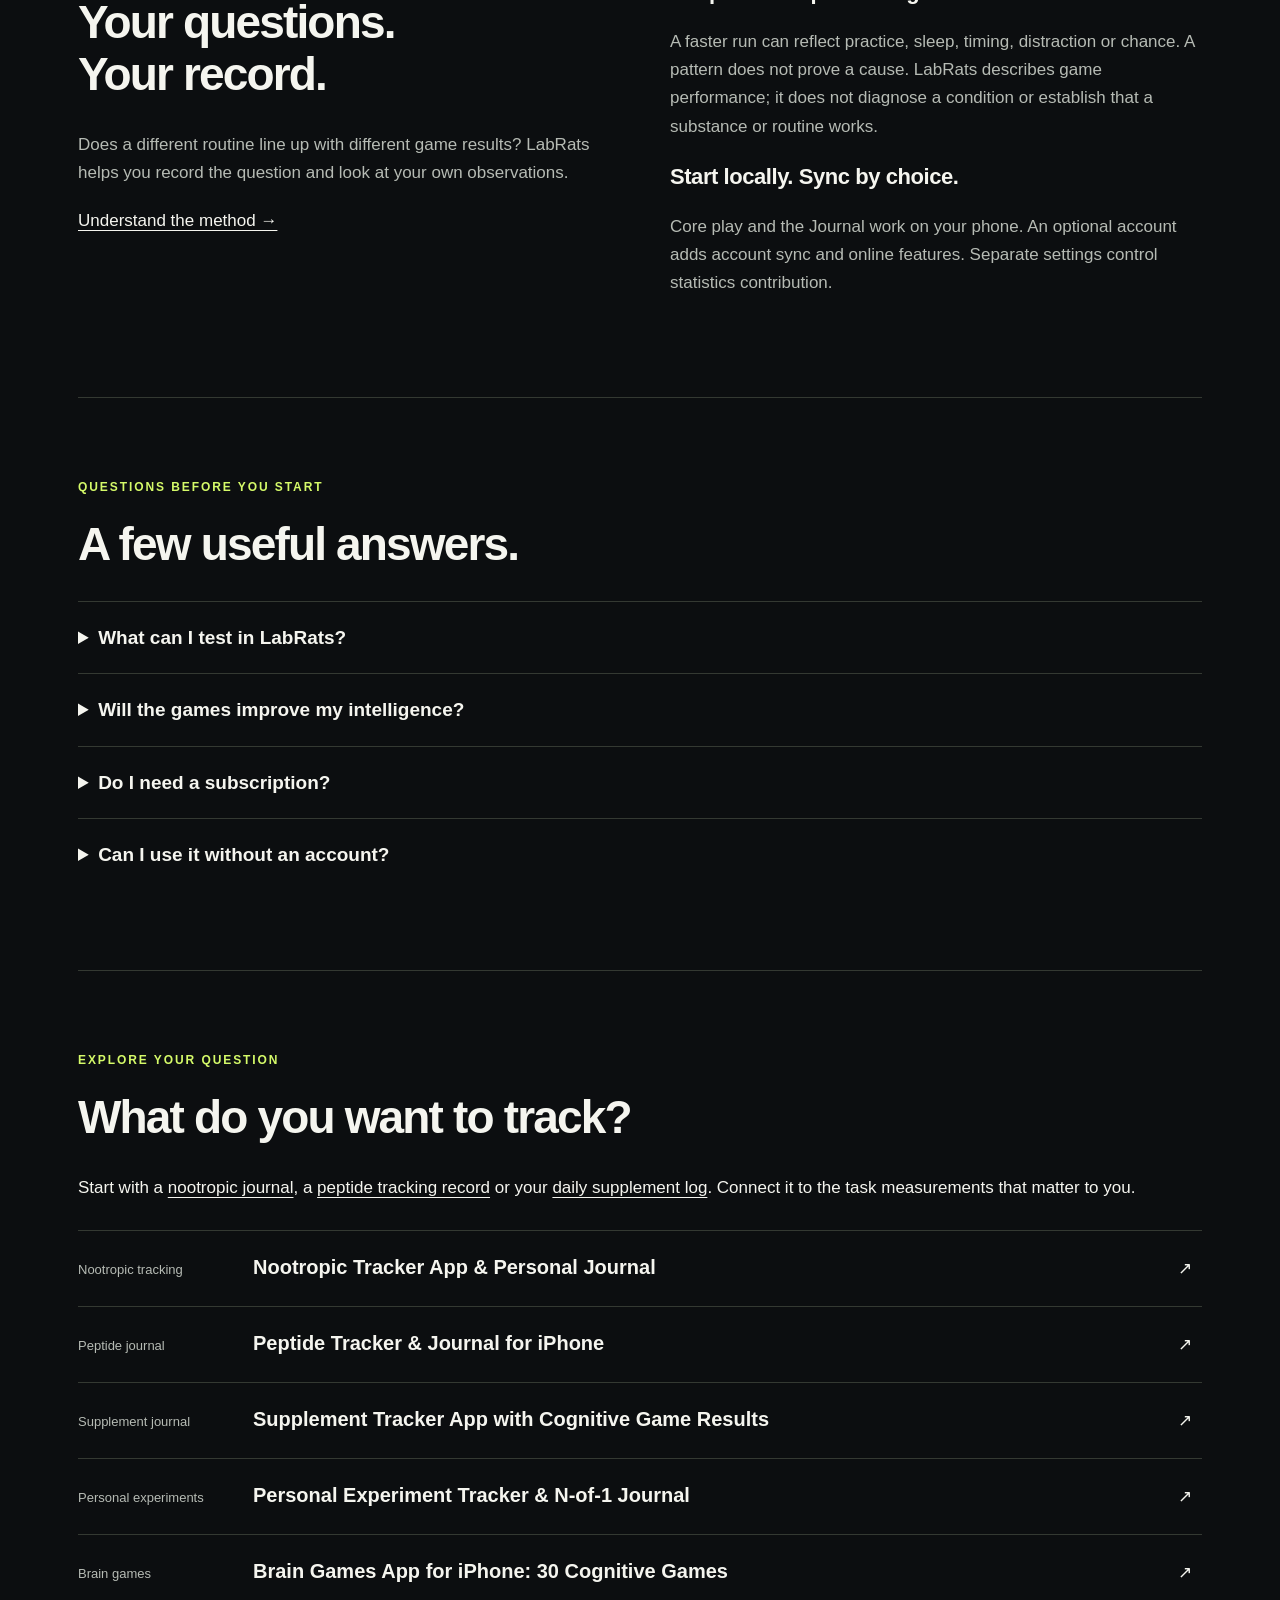
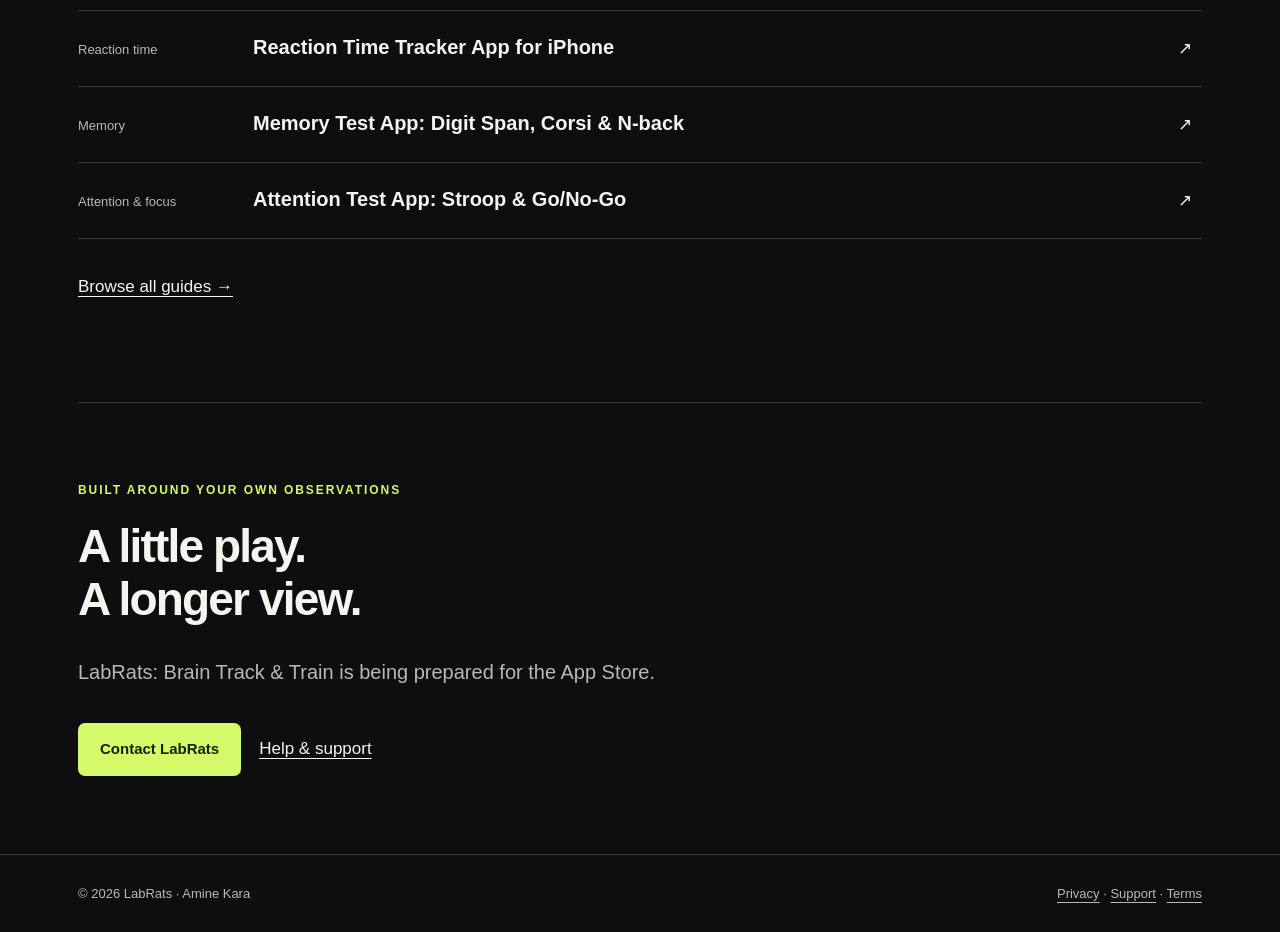
==== commit a5a0d39d: "Optimize LabRats for nootropics, peptides and supplement tracking Refine page targets using Bing evi" ====
--- a/index.html
+++ b/index.html
@@ -1,9 +1,9 @@
 <!doctype html>
-<html lang="en"><head><meta charset="utf-8"><meta name="viewport" content="width=device-width,initial-scale=1"><title>LabRats — Brain Games, Reaction Time Tests & Personal Trends</title><meta name="description" content="Play daily brain games, test reaction time, memory and focus, and track your own trends. Keep a private Journal and run personal experiments with LabRats for iPhone."><link rel="canonical" href="https://aakk91.github.io/labrats-legal/"><meta name="robots" content="index,follow"><meta property="og:type" content="website"><meta property="og:title" content="LabRats — Brain Track & Train"><meta property="og:description" content="A few minutes of play. A clearer picture of your patterns."><meta property="og:url" content="https://aakk91.github.io/labrats-legal/"><meta property="og:image" content="https://aakk91.github.io/labrats-legal/icon.png"><meta name="twitter:card" content="summary"><link rel="icon" href="icon.png"><link rel="stylesheet" href="style.css"><script type="application/ld+json">{"@context":"https://schema.org","@type":"SoftwareApplication","name":"LabRats: Brain Track & Train","operatingSystem":"iOS","applicationCategory":"HealthApplication","url":"https://aakk91.github.io/labrats-legal/","description":"Daily cognitive games, reaction time tests, personal trends and a private Journal.","image":"https://aakk91.github.io/labrats-legal/icon.png","publisher":{"@type":"Person","name":"Amine Kara"}}</script></head>
+<html lang="en"><head><meta charset="utf-8"><meta name="viewport" content="width=device-width,initial-scale=1"><title>LabRats — Nootropics, Peptides &amp; Supplement Journal</title><meta name="description" content="Track nootropics, peptides and supplements beside reaction time, memory and attention games. Keep a private journal and plan personal experiments on iPhone."><link rel="canonical" href="https://aakk91.github.io/labrats-legal/"><meta name="robots" content="index,follow"><meta property="og:type" content="website"><meta property="og:title" content="LabRats — Nootropics, Peptides &amp; Supplement Journal"><meta property="og:description" content="Your own log of nootropics, peptides and supplements, alongside cognitive games and personal comparisons."><meta property="og:url" content="https://aakk91.github.io/labrats-legal/"><meta property="og:image" content="https://aakk91.github.io/labrats-legal/icon.png"><meta name="twitter:card" content="summary"><link rel="icon" href="icon.png"><link rel="stylesheet" href="style.css"><script type="application/ld+json">{"@context":"https://schema.org","@type":"SoftwareApplication","name":"LabRats: Brain Track & Train","operatingSystem":"iOS","applicationCategory":"HealthApplication","url":"https://aakk91.github.io/labrats-legal/","description":"A personal journal for nootropics, peptides and supplements with cognitive games and planned comparisons.","image":"https://aakk91.github.io/labrats-legal/icon.png","publisher":{"@type":"Person","name":"Amine Kara"}}</script></head>
 <body><a class="skip" href="#main">Skip to content</a><header><nav class="wrap" aria-label="Main"><a class="brand" href="./"><img src="icon.png" alt="" width="42" height="42">LabRats</a><div class="links"><a href="guides.html">Guides</a><a href="method.html">The method</a><a href="support.html">Support</a><a href="privacy-policy.html">Privacy</a></div></nav></header>
-<main id="main" class="wrap"><div class="hero"><div><p class="eyebrow">Brain track &amp; train · iPhone</p><h1>Play a little.<br>Find <em>your patterns.</em></h1><p class="lead">Test your reaction time, memory and focus with short cognitive games. Follow your own results, keep a private Journal, and explore what changes alongside your day.</p><div class="actions"><a class="button" href="#how-it-works">Explore LabRats</a><a class="secondary" href="support.html">Coming to the App Store</a></div><p class="small" style="margin-top:18px">Free to start · Core play works offline · No account needed for local play</p></div><div class="demo" aria-label="Illustration of a personal reaction-time trend, using example data"><div class="demo-head"><span>YOUR RHYTHMS</span><span class="tag">Illustrative example</span></div><h2>A trend that belongs to you.</h2><p class="small">Reaction time · a series of saved plays</p><div class="metric">248 <span>milliseconds</span></div><svg viewBox="0 0 400 170" role="img" aria-label="Example reaction-time line over several days"><path d="M0 25H400M0 75H400M0 125H400" stroke="#343932" stroke-width="1"/><path d="M6 43L44 70L82 57L120 96L158 82L196 108L234 90L272 122L310 109L348 130L390 115" stroke="#d5fa69" fill="none" stroke-width="4" stroke-linecap="round" stroke-linejoin="round"/><circle cx="390" cy="115" r="6" fill="#d5fa69"/></svg><p class="caption">Example data for illustration. Individual results vary.</p></div></div>
+<main id="main" class="wrap"><div class="hero"><div><p class="eyebrow">Nootropics · Peptides · Supplements</p><h1>Play a little.<br>Find <em>your patterns.</em></h1><p class="lead">A personal tracker for nootropics, peptides and supplements, with 30 cognitive games for iPhone. Keep what you take alongside reaction time, memory and attention results, then explore your own patterns.</p><div class="actions"><a class="button" href="#how-it-works">Explore LabRats</a><a class="secondary" href="support.html">Coming to the App Store</a></div><p class="small" style="margin-top:18px">Free to start · Core play works offline · No account needed for local play</p></div><figure class="home-screens"><div><img src="app-supplement-journal.jpg" alt="LabRats Journal with supplement entries and daily context" width="390" height="844" fetchpriority="high"><img src="app-reaction-result.jpg" alt="LabRats Reaction result with response time and correct answers" width="390" height="844" fetchpriority="high"></div><figcaption>Actual LabRats screens. Fictional demo entries and results.</figcaption></figure></div>
 <div class="strip"><span>Reaction time</span><span>Working memory</span><span>Attention &amp; reasoning</span><span>Private notes &amp; measurements</span></div>
-<section class="section" id="how-it-works"><p class="eyebrow">A small daily ritual</p><h2>More than a score.</h2><div class="grid"><article><span class="number">01 / PLAY</span><h3>Meet your brain today.</h3><p>A short daily check-in combines timed exercises. Play individual games in Practice, or join Ranked for a shared daily challenge.</p></article><article><span class="number">02 / NOTICE</span><h3>Keep the context.</h3><p>Log sleep, energy and mood. Add your own measurements, tags and daily notes to a private Journal.</p></article><article><span class="number">03 / EXPLORE</span><h3>Look across days.</h3><p>Follow saved results over time. Set up a personal experiment and compare the days you planned, with the context kept alongside them.</p></article></div></section>
+<section class="section" id="how-it-works"><p class="eyebrow">A small daily ritual</p><h2>More than a score.</h2><div class="grid"><article><span class="number">01 / PLAY</span><h3>Meet your brain today.</h3><p>A short daily check-in combines timed exercises. Explore <a href="brain-training-app.html">30 cognitive games in Practice</a>, or play online Ranked duels on matched challenges.</p></article><article><span class="number">02 / NOTICE</span><h3>Keep the context.</h3><p>Log sleep, energy and mood. Add your own measurements, tags and daily notes to a private Journal.</p></article><article><span class="number">03 / EXPLORE</span><h3>Look across days.</h3><p>Follow saved results over time. Set up a <a href="personal-experiment-tracker.html">personal experiment</a> and compare the days you planned, with the context kept alongside them.</p></article></div></section>
 <section class="section two"><div><p class="eyebrow">Made for the curious</p><h2>Your questions.<br>Your record.</h2><p>Does a different routine line up with different game results? LabRats helps you record the question and look at your own observations.</p><a href="method.html">Understand the method →</a></div><div><h3>Keep the interpretation grounded.</h3><p>A faster run can reflect practice, sleep, timing, distraction or chance. A pattern does not prove a cause. LabRats describes game performance; it does not diagnose a condition or establish that a substance or routine works.</p><h3>Start locally. Sync by choice.</h3><p>Core play and the Journal work on your phone. An optional account adds account sync and online features. Separate settings control statistics contribution.</p></div></section>
 <section class="section"><p class="eyebrow">Questions before you start</p><h2>A few useful answers.</h2><details><summary>What can I test in LabRats?</summary><p>Games cover reaction time, memory, attention, reasoning, spatial tasks and multitasking. The app records results and offers personal trends based on the play you save.</p></details><details><summary>Will the games improve my intelligence?</summary><p>LabRats makes no promise to increase intelligence or improve performance outside its games. You may get better at a task through practice. The useful record is how your own game results change over time.</p></details><details><summary>Do I need a subscription?</summary><p>Core play, the daily check-in, Journal and personal experiments are available without Premium. Premium adds unlimited history, deeper analyses, Full Assessment, shared Labs and an ad-free experience. Available prices are shown in the app before purchase.</p></details><details><summary>Can I use it without an account?</summary><p>Yes. Core local play works offline. An account is required for online features such as Ranked and account sync. See the privacy policy for exactly what leaves your phone.</p></details></section>
-<section class="section"><p class="eyebrow">Go a little deeper</p><h2>What do you want to track?</h2><div class="guide-list"><a href="reaction-time-test.html"><span>Reaction time</span><strong>Reaction Time Test &amp; Daily Tracking for iPhone</strong><span aria-hidden="true">↗</span></a><a href="memory-test.html"><span>Memory</span><strong>Memory Tests for iPhone: Digit Span, Corsi &amp; N-back</strong><span aria-hidden="true">↗</span></a><a href="attention-focus-tests.html"><span>Attention &amp; focus</span><strong>Attention &amp; Focus Tests: Stroop, Go/No-Go &amp; N-back</strong><span aria-hidden="true">↗</span></a><a href="supplement-tracker.html"><span>Supplement journal</span><strong>Supplement Tracker &amp; Journal with Cognitive Game Results</strong><span aria-hidden="true">↗</span></a><a href="nootropic-tracker.html"><span>Nootropic tracking</span><strong>Nootropic Tracker: Journal, Memory &amp; Reaction-Time Results</strong><span aria-hidden="true">↗</span></a><a href="personal-experiment-tracker.html"><span>Personal experiments</span><strong>Personal Experiment Tracker &amp; N-of-1 Journal for iPhone</strong><span aria-hidden="true">↗</span></a><a href="brain-training-app.html"><span>Brain games</span><strong>Brain Training App for iPhone: 30 Games &amp; Personal Trends</strong><span aria-hidden="true">↗</span></a></div><p><a href="guides.html">Browse all guides →</a></p></section><section class="closing"><p class="eyebrow">Built around your own observations</p><h2>A little play.<br>A longer view.</h2><p class="lead">LabRats: Brain Track &amp; Train is being prepared for the App Store.</p><div class="actions"><a class="button" href="mailto:applabrat@gmail.com">Contact LabRats</a><a href="support.html">Help &amp; support</a></div></section></main><footer><div class="wrap"><span>© 2026 LabRats · Amine Kara</span><span><a href="privacy-policy.html">Privacy</a> · <a href="support.html">Support</a> · <a href="https://www.apple.com/legal/internet-services/itunes/dev/stdeula/">Terms</a></span></div></footer></body></html>
+<section class="section"><p class="eyebrow">Explore your question</p><h2>What do you want to track?</h2><p>Start with a <a href="nootropic-tracker.html">nootropic journal</a>, a <a href="peptide-tracker.html">peptide tracking record</a> or your <a href="supplement-tracker.html">daily supplement log</a>. Connect it to the task measurements that matter to you.</p><div class="guide-list"><a href="nootropic-tracker.html"><span>Nootropic tracking</span><strong>Nootropic Tracker App &amp; Personal Journal</strong><span aria-hidden="true">↗</span></a><a href="peptide-tracker.html"><span>Peptide journal</span><strong>Peptide Tracker &amp; Journal for iPhone</strong><span aria-hidden="true">↗</span></a><a href="supplement-tracker.html"><span>Supplement journal</span><strong>Supplement Tracker App with Cognitive Game Results</strong><span aria-hidden="true">↗</span></a><a href="personal-experiment-tracker.html"><span>Personal experiments</span><strong>Personal Experiment Tracker &amp; N-of-1 Journal</strong><span aria-hidden="true">↗</span></a><a href="brain-training-app.html"><span>Brain games</span><strong>Brain Games App for iPhone: 30 Cognitive Games</strong><span aria-hidden="true">↗</span></a><a href="reaction-time-test.html"><span>Reaction time</span><strong>Reaction Time Tracker App for iPhone</strong><span aria-hidden="true">↗</span></a><a href="memory-test.html"><span>Memory</span><strong>Memory Test App: Digit Span, Corsi &amp; N-back</strong><span aria-hidden="true">↗</span></a><a href="attention-focus-tests.html"><span>Attention &amp; focus</span><strong>Attention Test App: Stroop &amp; Go/No-Go</strong><span aria-hidden="true">↗</span></a></div><p><a href="guides.html">Browse all guides →</a></p></section><section class="closing"><p class="eyebrow">Built around your own observations</p><h2>A little play.<br>A longer view.</h2><p class="lead">LabRats: Brain Track &amp; Train is being prepared for the App Store.</p><div class="actions"><a class="button" href="mailto:applabrat@gmail.com">Contact LabRats</a><a href="support.html">Help &amp; support</a></div></section></main><footer><div class="wrap"><span>© 2026 LabRats · Amine Kara</span><span><a href="privacy-policy.html">Privacy</a> · <a href="support.html">Support</a> · <a href="https://www.apple.com/legal/internet-services/itunes/dev/stdeula/">Terms</a></span></div></footer></body></html>
--- a/style.css
+++ b/style.css
@@ -3,3 +3,7 @@
 /* Search guides: an editorial reading layout within the existing LabRats design. */
 .guide{max-width:1000px;padding-block:30px 70px}.breadcrumbs{display:flex;justify-content:flex-start;min-height:0;gap:10px;flex-wrap:wrap;font-size:13px;color:var(--muted);margin:0 0 46px}.guide-intro{max-width:850px}.guide-intro h1{font-size:clamp(40px,6vw,68px);line-height:1.07;max-width:850px}.guide-intro .lead{max-width:760px}.contents{display:flex;align-items:stretch;flex-direction:column;min-height:0;gap:0;border-block:1px solid var(--line);margin:36px 0 46px;padding:22px 0;max-width:760px}.contents p{margin-bottom:10px}.contents a{font-size:15px;padding:5px 0}.article-body{max-width:760px}.article-body section{margin:0 0 46px;scroll-margin-top:24px}.article-body h2{font-size:30px;margin:0 0 22px;line-height:1.2}.article-body p,.article-body li{color:var(--muted)}.article-body strong{color:var(--ink)}.article-body li{margin:12px 0}.article-body li::marker{color:var(--lime)}.example{border-left:3px solid var(--lime);padding:18px 24px;margin:28px 0;background:var(--surface)}.example p:last-child{margin:0}.example .eyebrow{display:block;margin-bottom:16px}.table-scroll{overflow-x:auto;margin-bottom:26px}th{color:var(--ink)}.guide-cta{border-block:1px solid var(--line);padding:34px 0;margin:60px 0}.guide-cta h2{font-size:34px}.guide-cta p{max-width:650px;color:var(--muted)}.guide-cta .eyebrow{color:var(--lime)}.related h2{font-size:32px}.guide-list{margin:28px 0 34px}.guide-list>a{display:grid;grid-template-columns:155px 1fr 24px;gap:20px;border-top:1px solid var(--line);padding:23px 0;text-decoration:none;align-items:baseline}.guide-list>a:last-child{border-bottom:1px solid var(--line)}.guide-list>a>span:first-child{font-size:13px;color:var(--muted)}.guide-list strong{font-size:20px;line-height:1.35}.guide-hub{padding:75px 0 25px}.guide-hub h1{max-width:920px}.guide-hub h1 em{color:var(--lime);font-style:normal}.hub-list>a{padding-block:34px;grid-template-columns:170px 1fr 28px}.hub-list h2{font-size:29px;margin:0 0 14px}.hub-list p{font-size:16px;color:var(--muted);margin:0;max-width:700px}.arrow{font-size:24px;color:var(--lime)}
 @media(max-width:760px){.links{flex-wrap:wrap;justify-content:flex-end;gap:8px 13px;max-width:220px}nav{gap:12px}.guide{padding-top:24px}.breadcrumbs{margin-bottom:28px}.guide-list>a,.hub-list>a{grid-template-columns:1fr 24px;gap:10px}.guide-list>a>span:first-child{grid-column:1/-1}.guide-list strong{font-size:19px}.guide-hub{padding-top:42px}.hub-list h2{font-size:25px}.article-body h2{font-size:26px}.guide-cta{margin-top:40px}.example{padding-inline:18px}}
+
+/* App screenshot evidence */
+.app-proof{display:grid;grid-template-columns:250px 1fr;gap:36px;align-items:start;margin:12px 0 50px;padding:30px 0;border-block:1px solid var(--line)}.app-proof figure{margin:0}.app-proof img{display:block;width:100%;height:auto;border:1px solid var(--line);border-radius:18px}.app-proof figcaption,.home-screens figcaption{font-size:12px;line-height:1.5;color:var(--muted);margin-top:12px}.app-proof h2{font-size:29px}.app-proof p{font-size:16px}.app-proof li{font-size:16px}.home-screens{margin:0;max-width:480px}.home-screens>div{display:grid;grid-template-columns:1fr 1fr;gap:18px;align-items:center}.home-screens img{display:block;width:100%;height:auto;border:1px solid var(--line);border-radius:18px}.home-screens img:nth-child(2){margin-top:46px}.hero .lead a{color:var(--ink)}
+@media(max-width:760px){.app-proof{grid-template-columns:1fr;gap:24px}.app-proof figure{max-width:260px;margin-inline:auto}.app-proof>div{grid-row:1}.home-screens{max-width:400px}.home-screens>div{gap:12px}.home-screens img:nth-child(2){margin-top:25px}.app-proof h2{font-size:26px}}
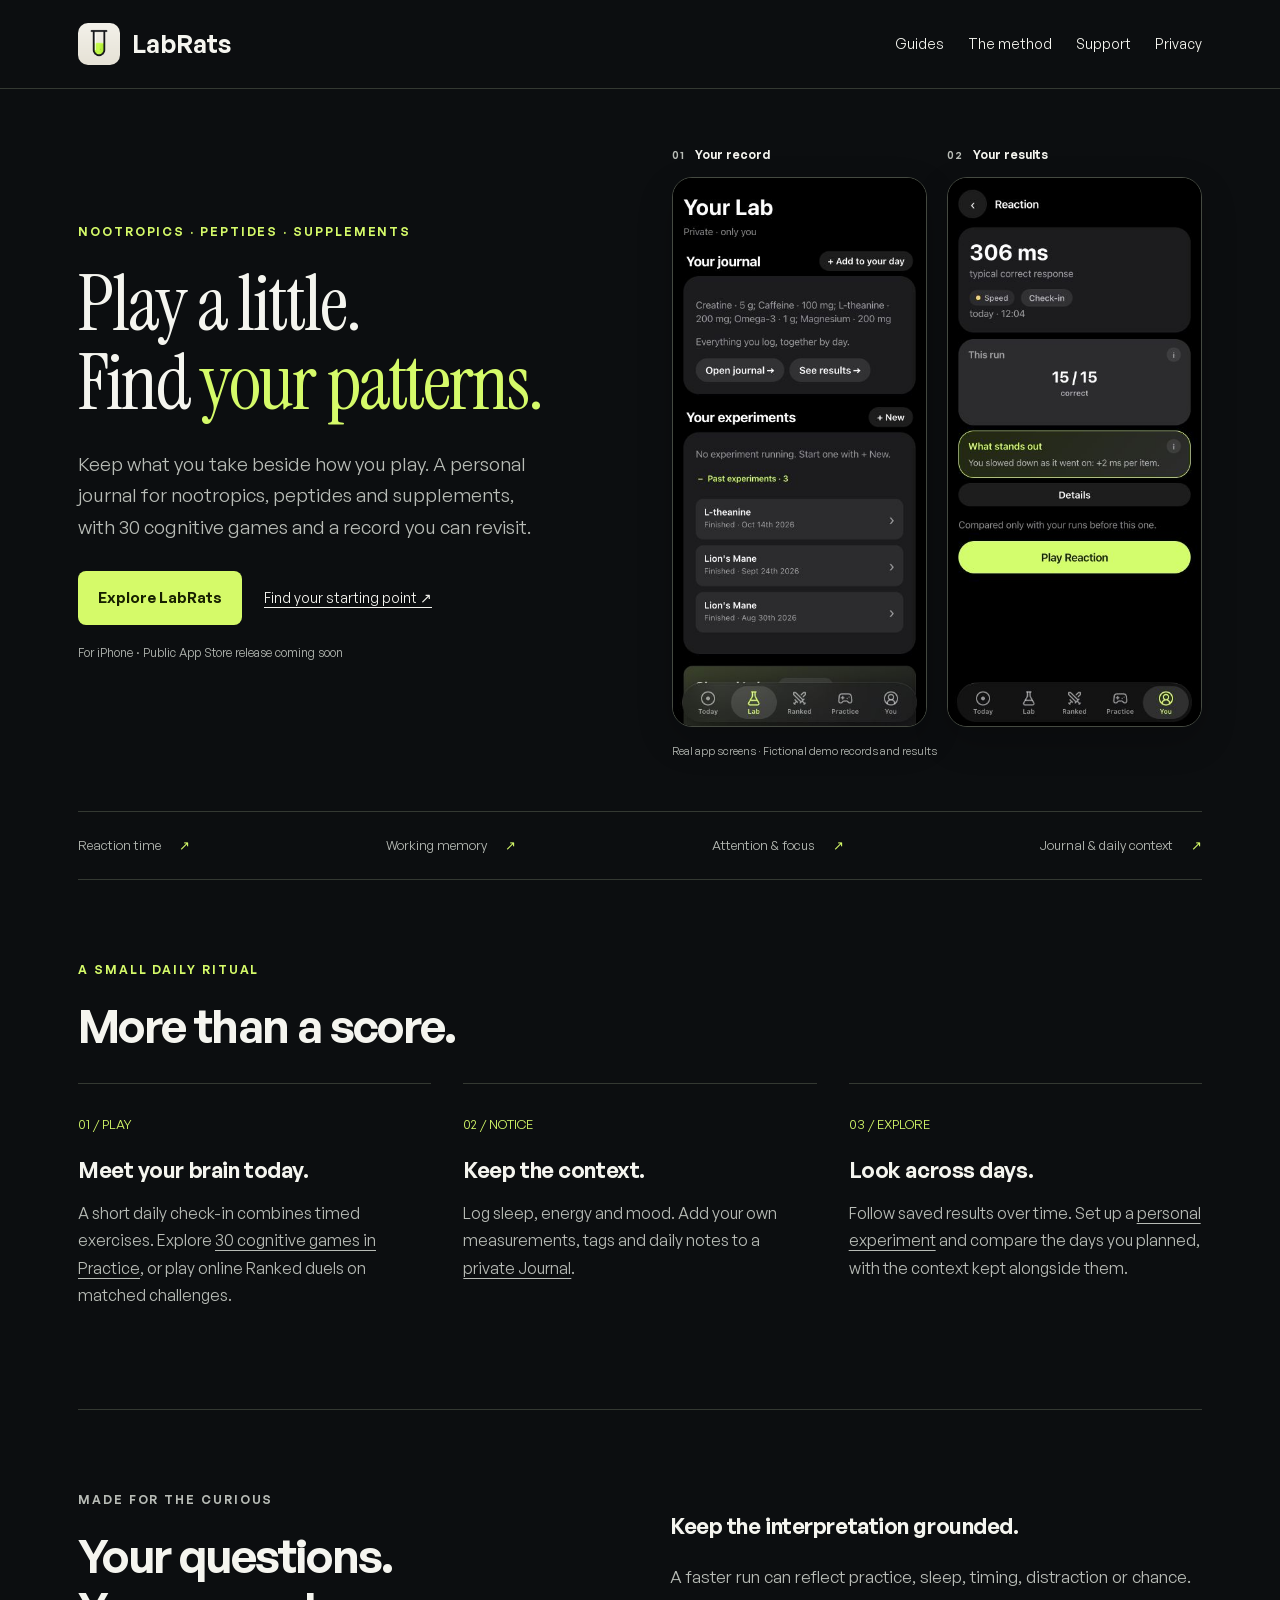
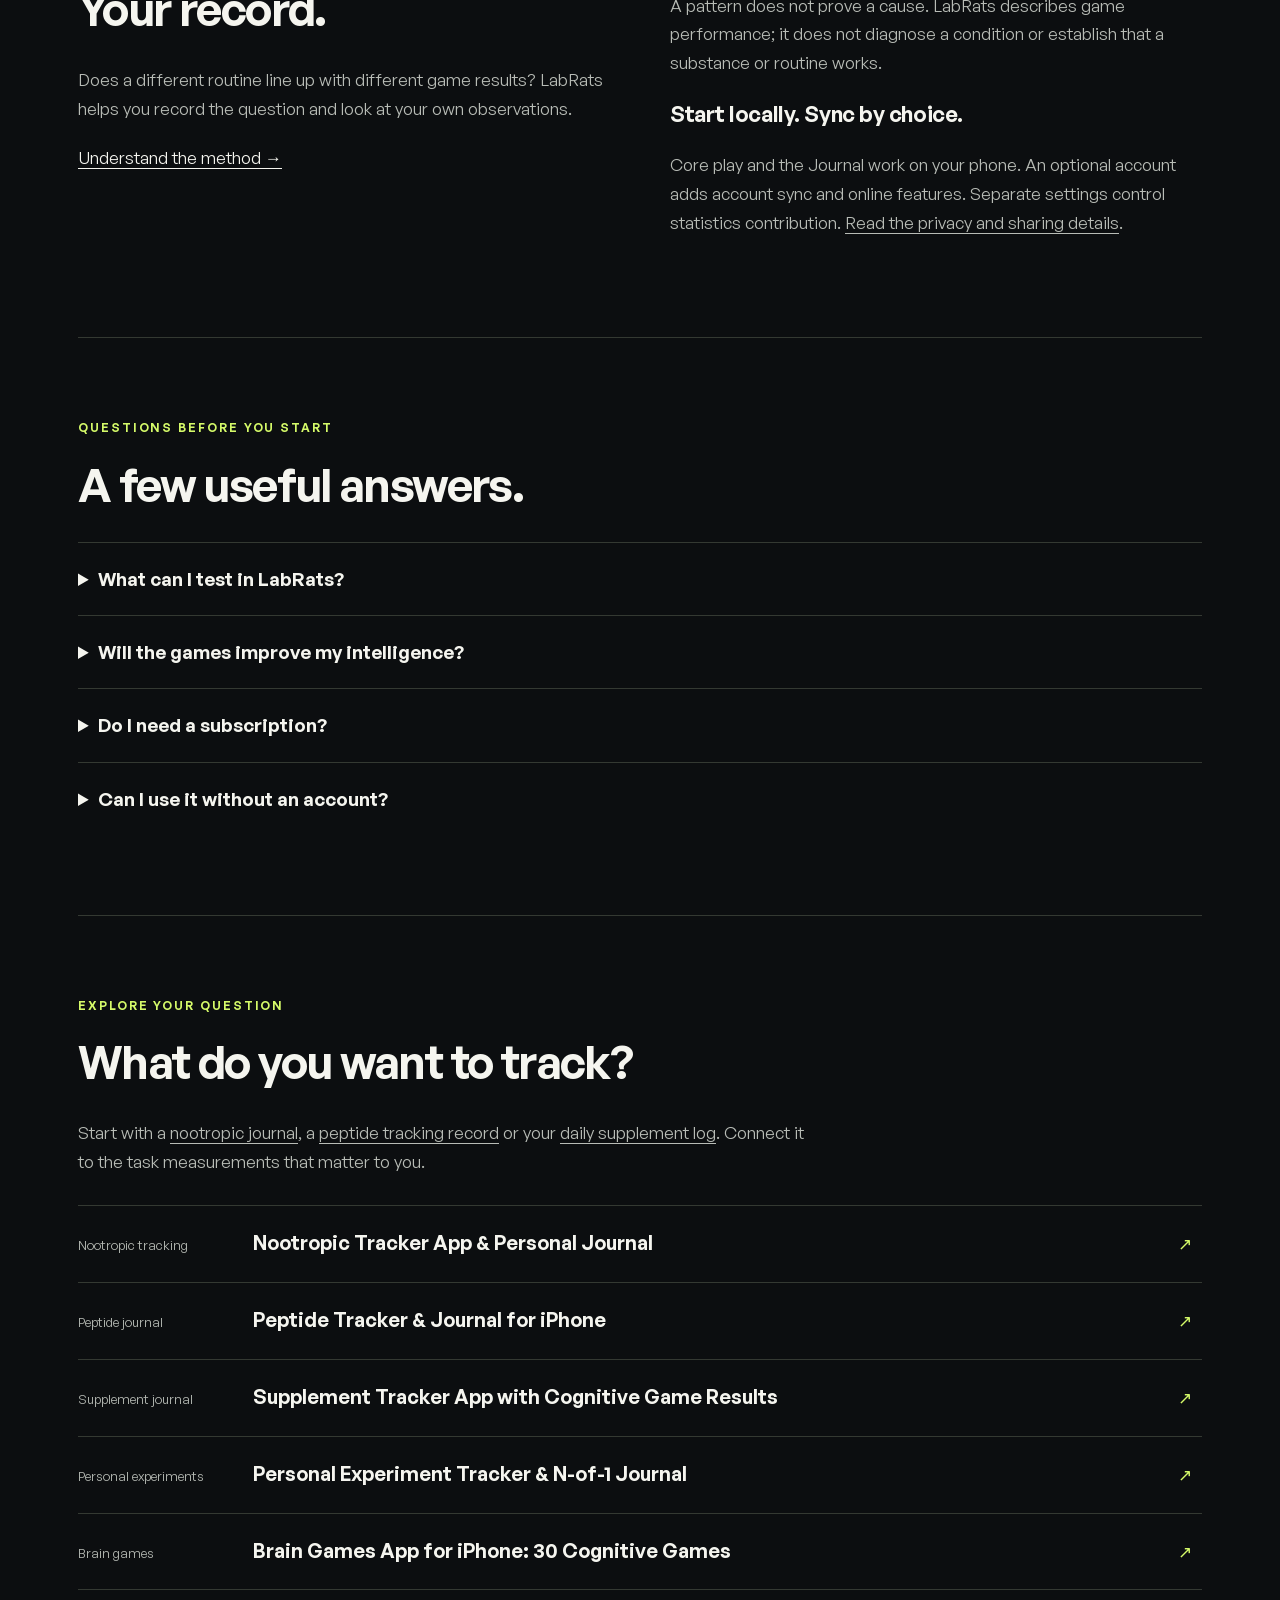
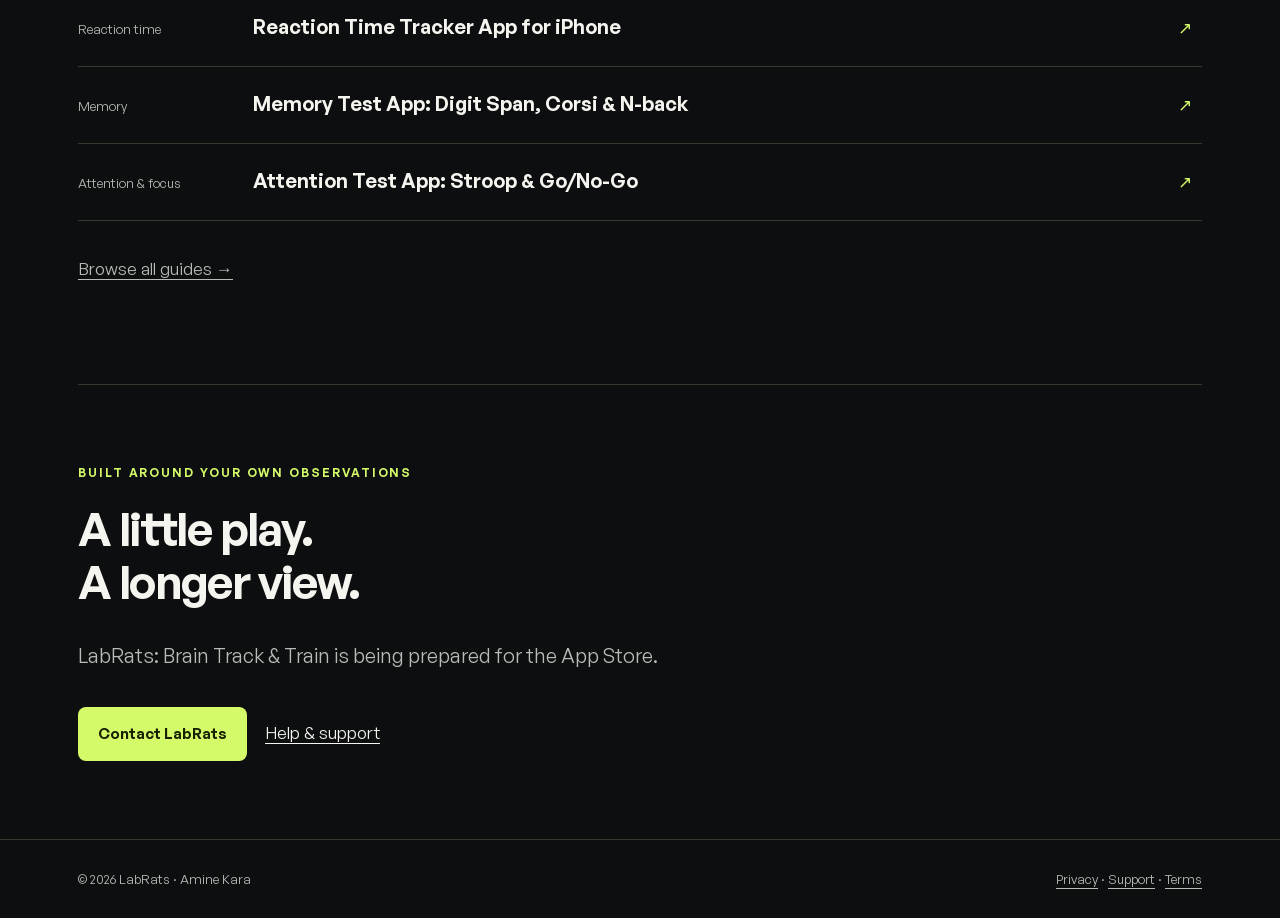
==== commit 9d30f393: "Refine LabRats design and connect missing guide paths Align actual app screenshots at equal dimensio" ====
--- a/index.html
+++ b/index.html
@@ -1,9 +1,9 @@
 <!doctype html>
-<html lang="en"><head><meta charset="utf-8"><meta name="viewport" content="width=device-width,initial-scale=1"><title>LabRats — Nootropics, Peptides &amp; Supplement Journal</title><meta name="description" content="Track nootropics, peptides and supplements beside reaction time, memory and attention games. Keep a private journal and plan personal experiments on iPhone."><link rel="canonical" href="https://aakk91.github.io/labrats-legal/"><meta name="robots" content="index,follow"><meta property="og:type" content="website"><meta property="og:title" content="LabRats — Nootropics, Peptides &amp; Supplement Journal"><meta property="og:description" content="Your own log of nootropics, peptides and supplements, alongside cognitive games and personal comparisons."><meta property="og:url" content="https://aakk91.github.io/labrats-legal/"><meta property="og:image" content="https://aakk91.github.io/labrats-legal/icon.png"><meta name="twitter:card" content="summary"><link rel="icon" href="icon.png"><link rel="stylesheet" href="style.css"><script type="application/ld+json">{"@context":"https://schema.org","@type":"SoftwareApplication","name":"LabRats: Brain Track & Train","operatingSystem":"iOS","applicationCategory":"HealthApplication","url":"https://aakk91.github.io/labrats-legal/","description":"A personal journal for nootropics, peptides and supplements with cognitive games and planned comparisons.","image":"https://aakk91.github.io/labrats-legal/icon.png","publisher":{"@type":"Person","name":"Amine Kara"}}</script></head>
+<html lang="en"><head><meta charset="utf-8"><meta name="viewport" content="width=device-width,initial-scale=1"><title>LabRats — Nootropics, Peptides &amp; Supplement Journal</title><meta name="description" content="Track nootropics, peptides and supplements beside reaction time, memory and attention games. Keep a private journal and plan personal experiments on iPhone."><link rel="canonical" href="https://aakk91.github.io/labrats-legal/"><meta name="robots" content="index,follow"><meta property="og:type" content="website"><meta property="og:title" content="LabRats — Nootropics, Peptides &amp; Supplement Journal"><meta property="og:description" content="Your own log of nootropics, peptides and supplements, alongside cognitive games and personal comparisons."><meta property="og:url" content="https://aakk91.github.io/labrats-legal/"><meta property="og:image" content="https://aakk91.github.io/labrats-legal/icon.png"><meta name="twitter:card" content="summary"><link rel="icon" href="icon.png"><link rel="stylesheet" href="style.css"><link rel="stylesheet" href="design.css"><script type="application/ld+json">{"@context":"https://schema.org","@type":"SoftwareApplication","name":"LabRats: Brain Track & Train","operatingSystem":"iOS","applicationCategory":"HealthApplication","url":"https://aakk91.github.io/labrats-legal/","description":"A personal journal for nootropics, peptides and supplements with cognitive games and planned comparisons.","image":"https://aakk91.github.io/labrats-legal/icon.png","publisher":{"@type":"Person","name":"Amine Kara"}}</script></head>
 <body><a class="skip" href="#main">Skip to content</a><header><nav class="wrap" aria-label="Main"><a class="brand" href="./"><img src="icon.png" alt="" width="42" height="42">LabRats</a><div class="links"><a href="guides.html">Guides</a><a href="method.html">The method</a><a href="support.html">Support</a><a href="privacy-policy.html">Privacy</a></div></nav></header>
-<main id="main" class="wrap"><div class="hero"><div><p class="eyebrow">Nootropics · Peptides · Supplements</p><h1>Play a little.<br>Find <em>your patterns.</em></h1><p class="lead">A personal tracker for nootropics, peptides and supplements, with 30 cognitive games for iPhone. Keep what you take alongside reaction time, memory and attention results, then explore your own patterns.</p><div class="actions"><a class="button" href="#how-it-works">Explore LabRats</a><a class="secondary" href="support.html">Coming to the App Store</a></div><p class="small" style="margin-top:18px">Free to start · Core play works offline · No account needed for local play</p></div><figure class="home-screens"><div><img src="app-supplement-journal.jpg" alt="LabRats Journal with supplement entries and daily context" width="390" height="844" fetchpriority="high"><img src="app-reaction-result.jpg" alt="LabRats Reaction result with response time and correct answers" width="390" height="844" fetchpriority="high"></div><figcaption>Actual LabRats screens. Fictional demo entries and results.</figcaption></figure></div>
-<div class="strip"><span>Reaction time</span><span>Working memory</span><span>Attention &amp; reasoning</span><span>Private notes &amp; measurements</span></div>
-<section class="section" id="how-it-works"><p class="eyebrow">A small daily ritual</p><h2>More than a score.</h2><div class="grid"><article><span class="number">01 / PLAY</span><h3>Meet your brain today.</h3><p>A short daily check-in combines timed exercises. Explore <a href="brain-training-app.html">30 cognitive games in Practice</a>, or play online Ranked duels on matched challenges.</p></article><article><span class="number">02 / NOTICE</span><h3>Keep the context.</h3><p>Log sleep, energy and mood. Add your own measurements, tags and daily notes to a private Journal.</p></article><article><span class="number">03 / EXPLORE</span><h3>Look across days.</h3><p>Follow saved results over time. Set up a <a href="personal-experiment-tracker.html">personal experiment</a> and compare the days you planned, with the context kept alongside them.</p></article></div></section>
-<section class="section two"><div><p class="eyebrow">Made for the curious</p><h2>Your questions.<br>Your record.</h2><p>Does a different routine line up with different game results? LabRats helps you record the question and look at your own observations.</p><a href="method.html">Understand the method →</a></div><div><h3>Keep the interpretation grounded.</h3><p>A faster run can reflect practice, sleep, timing, distraction or chance. A pattern does not prove a cause. LabRats describes game performance; it does not diagnose a condition or establish that a substance or routine works.</p><h3>Start locally. Sync by choice.</h3><p>Core play and the Journal work on your phone. An optional account adds account sync and online features. Separate settings control statistics contribution.</p></div></section>
-<section class="section"><p class="eyebrow">Questions before you start</p><h2>A few useful answers.</h2><details><summary>What can I test in LabRats?</summary><p>Games cover reaction time, memory, attention, reasoning, spatial tasks and multitasking. The app records results and offers personal trends based on the play you save.</p></details><details><summary>Will the games improve my intelligence?</summary><p>LabRats makes no promise to increase intelligence or improve performance outside its games. You may get better at a task through practice. The useful record is how your own game results change over time.</p></details><details><summary>Do I need a subscription?</summary><p>Core play, the daily check-in, Journal and personal experiments are available without Premium. Premium adds unlimited history, deeper analyses, Full Assessment, shared Labs and an ad-free experience. Available prices are shown in the app before purchase.</p></details><details><summary>Can I use it without an account?</summary><p>Yes. Core local play works offline. An account is required for online features such as Ranked and account sync. See the privacy policy for exactly what leaves your phone.</p></details></section>
+<main id="main" class="wrap"><div class="hero"><div><p class="eyebrow">Nootropics · Peptides · Supplements</p><h1>Play a little.<br>Find <em>your patterns.</em></h1><p class="lead">Keep what you take beside how you play. A personal journal for nootropics, peptides and supplements, with 30 cognitive games and a record you can revisit.</p><div class="actions"><a class="button" href="#how-it-works">Explore LabRats</a><a class="secondary" href="guides.html">Find your starting point <span aria-hidden="true">↗</span></a></div><p class="small" style="margin-top:18px">For iPhone · Public App Store release coming soon</p></div><figure class="home-screens"><div class="screen-pair"><div class="screen-panel"><p class="screen-label"><span>01</span> Your record</p><a href="supplement-tracker.html" aria-label="Explore the supplement journal"><img src="app-your-lab.jpg" alt="Actual LabRats Your Lab screen with a journal and past experiments" width="390" height="844" fetchpriority="high"></a></div><div class="screen-panel"><p class="screen-label"><span>02</span> Your results</p><a href="reaction-time-test.html" aria-label="Explore reaction-time results"><img src="app-reaction-result.jpg" alt="Actual LabRats Reaction result with response time and correct answers" width="390" height="844" fetchpriority="high"></a></div></div><figcaption>Real app screens · Fictional demo records and results</figcaption></figure></div>
+<nav class="strip" aria-label="Explore measurements and tracking"><a href="reaction-time-test.html">Reaction time <span aria-hidden="true">↗</span></a><a href="memory-test.html">Working memory <span aria-hidden="true">↗</span></a><a href="attention-focus-tests.html">Attention &amp; focus <span aria-hidden="true">↗</span></a><a href="supplement-tracker.html">Journal &amp; daily context <span aria-hidden="true">↗</span></a></nav>
+<section class="section" id="how-it-works"><p class="eyebrow">A small daily ritual</p><h2>More than a score.</h2><div class="grid"><article><span class="number">01 / PLAY</span><h3>Meet your brain today.</h3><p>A short daily check-in combines timed exercises. Explore <a href="brain-training-app.html">30 cognitive games in Practice</a>, or play online Ranked duels on matched challenges.</p></article><article><span class="number">02 / NOTICE</span><h3>Keep the context.</h3><p>Log sleep, energy and mood. Add your own measurements, tags and daily notes to a <a href="supplement-tracker.html">private Journal</a>.</p></article><article><span class="number">03 / EXPLORE</span><h3>Look across days.</h3><p>Follow saved results over time. Set up a <a href="personal-experiment-tracker.html">personal experiment</a> and compare the days you planned, with the context kept alongside them.</p></article></div></section>
+<section class="section two"><div><p class="eyebrow">Made for the curious</p><h2>Your questions.<br>Your record.</h2><p>Does a different routine line up with different game results? LabRats helps you record the question and look at your own observations.</p><a href="method.html">Understand the method →</a></div><div><h3>Keep the interpretation grounded.</h3><p>A faster run can reflect practice, sleep, timing, distraction or chance. A pattern does not prove a cause. LabRats describes game performance; it does not diagnose a condition or establish that a substance or routine works.</p><h3>Start locally. Sync by choice.</h3><p>Core play and the Journal work on your phone. An optional account adds account sync and online features. Separate settings control statistics contribution. <a href="privacy-policy.html">Read the privacy and sharing details</a>.</p></div></section>
+<section class="section"><p class="eyebrow">Questions before you start</p><h2>A few useful answers.</h2><details><summary>What can I test in LabRats?</summary><p>Games cover <a href="reaction-time-test.html">reaction time</a>, <a href="memory-test.html">memory</a>, <a href="attention-focus-tests.html">attention</a>, reasoning, spatial tasks and multitasking. The app records results and offers personal trends based on the play you save.</p></details><details><summary>Will the games improve my intelligence?</summary><p>LabRats makes no promise to increase intelligence or improve performance outside its games. You may get better at a task through practice. The useful record is how your own game results change over time. <a href="brain-training-app.html">Explore the games and their limits</a>.</p></details><details><summary>Do I need a subscription?</summary><p>Core play, the daily check-in, Journal and personal experiments are available without Premium. Premium adds unlimited history, deeper analyses, Full Assessment, shared Labs and an ad-free experience. Available prices are shown in the app before purchase.</p></details><details><summary>Can I use it without an account?</summary><p>Yes. Core local play works offline. An account is required for online features such as Ranked and account sync. See the <a href="privacy-policy.html">privacy policy</a> for exactly what leaves your phone.</p></details></section>
 <section class="section"><p class="eyebrow">Explore your question</p><h2>What do you want to track?</h2><p>Start with a <a href="nootropic-tracker.html">nootropic journal</a>, a <a href="peptide-tracker.html">peptide tracking record</a> or your <a href="supplement-tracker.html">daily supplement log</a>. Connect it to the task measurements that matter to you.</p><div class="guide-list"><a href="nootropic-tracker.html"><span>Nootropic tracking</span><strong>Nootropic Tracker App &amp; Personal Journal</strong><span aria-hidden="true">↗</span></a><a href="peptide-tracker.html"><span>Peptide journal</span><strong>Peptide Tracker &amp; Journal for iPhone</strong><span aria-hidden="true">↗</span></a><a href="supplement-tracker.html"><span>Supplement journal</span><strong>Supplement Tracker App with Cognitive Game Results</strong><span aria-hidden="true">↗</span></a><a href="personal-experiment-tracker.html"><span>Personal experiments</span><strong>Personal Experiment Tracker &amp; N-of-1 Journal</strong><span aria-hidden="true">↗</span></a><a href="brain-training-app.html"><span>Brain games</span><strong>Brain Games App for iPhone: 30 Cognitive Games</strong><span aria-hidden="true">↗</span></a><a href="reaction-time-test.html"><span>Reaction time</span><strong>Reaction Time Tracker App for iPhone</strong><span aria-hidden="true">↗</span></a><a href="memory-test.html"><span>Memory</span><strong>Memory Test App: Digit Span, Corsi &amp; N-back</strong><span aria-hidden="true">↗</span></a><a href="attention-focus-tests.html"><span>Attention &amp; focus</span><strong>Attention Test App: Stroop &amp; Go/No-Go</strong><span aria-hidden="true">↗</span></a></div><p><a href="guides.html">Browse all guides →</a></p></section><section class="closing"><p class="eyebrow">Built around your own observations</p><h2>A little play.<br>A longer view.</h2><p class="lead">LabRats: Brain Track &amp; Train is being prepared for the App Store.</p><div class="actions"><a class="button" href="mailto:applabrat@gmail.com">Contact LabRats</a><a href="support.html">Help &amp; support</a></div></section></main><footer><div class="wrap"><span>© 2026 LabRats · Amine Kara</span><span><a href="privacy-policy.html">Privacy</a> · <a href="support.html">Support</a> · <a href="https://www.apple.com/legal/internet-services/itunes/dev/stdeula/">Terms</a></span></div></footer></body></html>
--- a/style.css
+++ b/style.css
@@ -5,5 +5,5 @@
 @media(max-width:760px){.links{flex-wrap:wrap;justify-content:flex-end;gap:8px 13px;max-width:220px}nav{gap:12px}.guide{padding-top:24px}.breadcrumbs{margin-bottom:28px}.guide-list>a,.hub-list>a{grid-template-columns:1fr 24px;gap:10px}.guide-list>a>span:first-child{grid-column:1/-1}.guide-list strong{font-size:19px}.guide-hub{padding-top:42px}.hub-list h2{font-size:25px}.article-body h2{font-size:26px}.guide-cta{margin-top:40px}.example{padding-inline:18px}}
 
 /* App screenshot evidence */
-.app-proof{display:grid;grid-template-columns:250px 1fr;gap:36px;align-items:start;margin:12px 0 50px;padding:30px 0;border-block:1px solid var(--line)}.app-proof figure{margin:0}.app-proof img{display:block;width:100%;height:auto;border:1px solid var(--line);border-radius:18px}.app-proof figcaption,.home-screens figcaption{font-size:12px;line-height:1.5;color:var(--muted);margin-top:12px}.app-proof h2{font-size:29px}.app-proof p{font-size:16px}.app-proof li{font-size:16px}.home-screens{margin:0;max-width:480px}.home-screens>div{display:grid;grid-template-columns:1fr 1fr;gap:18px;align-items:center}.home-screens img{display:block;width:100%;height:auto;border:1px solid var(--line);border-radius:18px}.home-screens img:nth-child(2){margin-top:46px}.hero .lead a{color:var(--ink)}
-@media(max-width:760px){.app-proof{grid-template-columns:1fr;gap:24px}.app-proof figure{max-width:260px;margin-inline:auto}.app-proof>div{grid-row:1}.home-screens{max-width:400px}.home-screens>div{gap:12px}.home-screens img:nth-child(2){margin-top:25px}.app-proof h2{font-size:26px}}
+.app-proof{display:grid;grid-template-columns:250px 1fr;gap:36px;align-items:start;margin:12px 0 50px;padding:30px 0;border-block:1px solid var(--line)}.app-proof figure{margin:0}.app-proof img{display:block;width:100%;height:auto;border:1px solid var(--line);border-radius:18px}.app-proof figcaption,.home-screens figcaption{font-size:12px;line-height:1.5;color:var(--muted);margin-top:12px}.app-proof h2{font-size:29px}.app-proof p{font-size:16px}.app-proof li{font-size:16px}.home-screens{margin:0;max-width:480px}.home-screens>div{display:grid;grid-template-columns:1fr 1fr;gap:18px;align-items:center}.home-screens img{display:block;width:100%;height:auto;border:1px solid var(--line);border-radius:18px}.hero .lead a{color:var(--ink)}
+@media(max-width:760px){.app-proof{grid-template-columns:1fr;gap:24px}.app-proof figure{max-width:260px;margin-inline:auto}.app-proof>div{grid-row:1}.home-screens{max-width:400px}.home-screens>div{gap:12px}.app-proof h2{font-size:26px}}
--- a/design.css
+++ b/design.css
@@ -0,0 +1,38 @@
+/* LabRats website: shared typography, reading rhythm and equal app frames. */
+@font-face{font-family:General Sans;src:url(general-sans-400.woff2) format('woff2');font-weight:400;font-display:swap}
+@font-face{font-family:General Sans;src:url(general-sans-600.woff2) format('woff2');font-weight:600 800;font-display:swap}
+@font-face{font-family:Instrument Serif;src:url(instrument-serif-400.woff2) format('woff2');font-weight:400;font-display:swap}
+:root{font-family:General Sans,Arial,sans-serif;--muted:#b8bcb6}
+body{font-size:17px;line-height:1.7;-webkit-font-smoothing:antialiased}
+h1,h2,h3,p{text-wrap:pretty}
+h1,.guide-intro h1,.prose h1,.guide-hub h1{font-family:Instrument Serif,Georgia,serif;font-weight:400;letter-spacing:-.025em;line-height:1.02}
+h2{font-weight:600;letter-spacing:-.035em}h3{font-weight:600}
+.hero{grid-template-columns:minmax(0,1fr) minmax(0,1fr);gap:64px;padding:56px 0 52px;align-items:center}
+.hero h1{font-size:clamp(58px,6.1vw,78px);margin:22px 0 26px;max-width:560px}
+.hero h1 em{display:inline}
+.hero .lead{font-size:19px;line-height:1.65;max-width:475px}
+.hero .actions{gap:22px;margin-top:28px}
+.hero .small{max-width:420px;font-size:12px}
+.button{border-radius:8px;padding:14px 20px;min-height:48px}
+.secondary{font-size:14px}
+.home-screens{max-width:100%;width:100%;margin:0}
+.home-screens>.screen-pair{display:grid;grid-template-columns:repeat(2,minmax(0,1fr));gap:20px;align-items:start}
+.screen-panel{min-width:0}.screen-label{display:flex;align-items:baseline;gap:10px;font-size:12px;font-weight:600;margin:0 0 12px;color:var(--ink)}.screen-label span{color:var(--muted);font-size:10px;letter-spacing:.08em}
+.screen-panel>a{display:block;border-radius:20px;overflow:hidden;border:1px solid #454a41;background:#000;box-shadow:0 14px 36px #0003}
+.home-screens img{width:100%;height:auto;aspect-ratio:390/844;object-fit:contain;border:0;border-radius:0;margin:0}
+.home-screens figcaption{font-size:11px;margin-top:16px;color:var(--muted)}
+.strip{min-height:0;padding-block:22px;gap:20px;align-items:center}
+.strip a{display:flex;gap:18px;justify-content:space-between;text-decoration:none;font-size:13px}
+.strip a span{color:var(--lime)}
+.section>p:not(.eyebrow){max-width:740px;color:var(--muted)}
+.grid{gap:32px}.grid article{border-top-width:1px;padding-top:25px}.grid h3{margin:18px 0 16px}.grid p{font-size:16px}
+.guide-list>a{transition:color .15s ease}.guide-list>a:hover strong,.hub-list>a:hover h2{color:var(--lime)}
+.guide-list>a>span:last-child{color:var(--lime)}
+.guide-intro{max-width:800px}.guide-intro h1{font-size:clamp(44px,6vw,70px)}
+.guide-intro .lead{line-height:1.7;font-size:20px}.article-body{line-height:1.8}
+.contents a{padding-block:8px}.contents a:hover{color:var(--lime)}
+.app-proof{grid-template-columns:230px minmax(0,1fr);gap:38px;padding-block:32px}.app-proof img{border-color:#454a41;border-radius:18px}.app-proof h2{font-size:28px;line-height:1.15}.app-proof p{line-height:1.75}
+footer a{padding-block:6px}.prose h1{font-size:58px}.support-guides{border-top:1px solid var(--line);margin-top:40px}
+@media(min-width:761px) and (max-width:1050px){.hero{gap:32px}.hero h1{font-size:62px}.hero .lead{font-size:17px}.hero .actions{gap:14px}.home-screens>.screen-pair{gap:12px}}
+@media(max-width:760px){header nav{flex-wrap:wrap;gap:12px;min-height:0;padding-block:16px}.brand{width:100%;font-size:21px}.brand img{width:30px;height:30px}.links{width:100%;max-width:none;justify-content:space-between;gap:8px;font-size:12px}.hero{grid-template-columns:1fr;gap:36px;padding:38px 0 32px}.hero h1{font-size:clamp(54px,10vw,72px);margin:18px 0 22px}.hero .lead{font-size:18px;max-width:500px}.hero .eyebrow{font-size:10px;letter-spacing:.12em}.hero .actions{gap:16px}.hero .small{margin-bottom:0}.home-screens{max-width:480px;margin-inline:auto}.home-screens>.screen-pair{gap:14px}.screen-panel>a{border-radius:14px}.screen-label{font-size:11px;gap:7px;margin-bottom:10px}.home-screens figcaption{font-size:10px;margin-top:12px}.strip{display:grid;grid-template-columns:repeat(2,minmax(0,1fr));gap:16px 22px}.strip a{font-size:12px;gap:8px}.app-proof{grid-template-columns:1fr;gap:24px}.app-proof figure{width:100%;max-width:260px}.app-proof h2{font-size:26px}.guide-intro .lead{font-size:18px}.guide-intro h1{font-size:46px}.prose h1{font-size:46px}.links a{padding-block:5px}.brand{flex-shrink:0}.guide-list strong{font-size:18px}}
+@media(prefers-reduced-motion:reduce){.guide-list>a{transition:none}}
